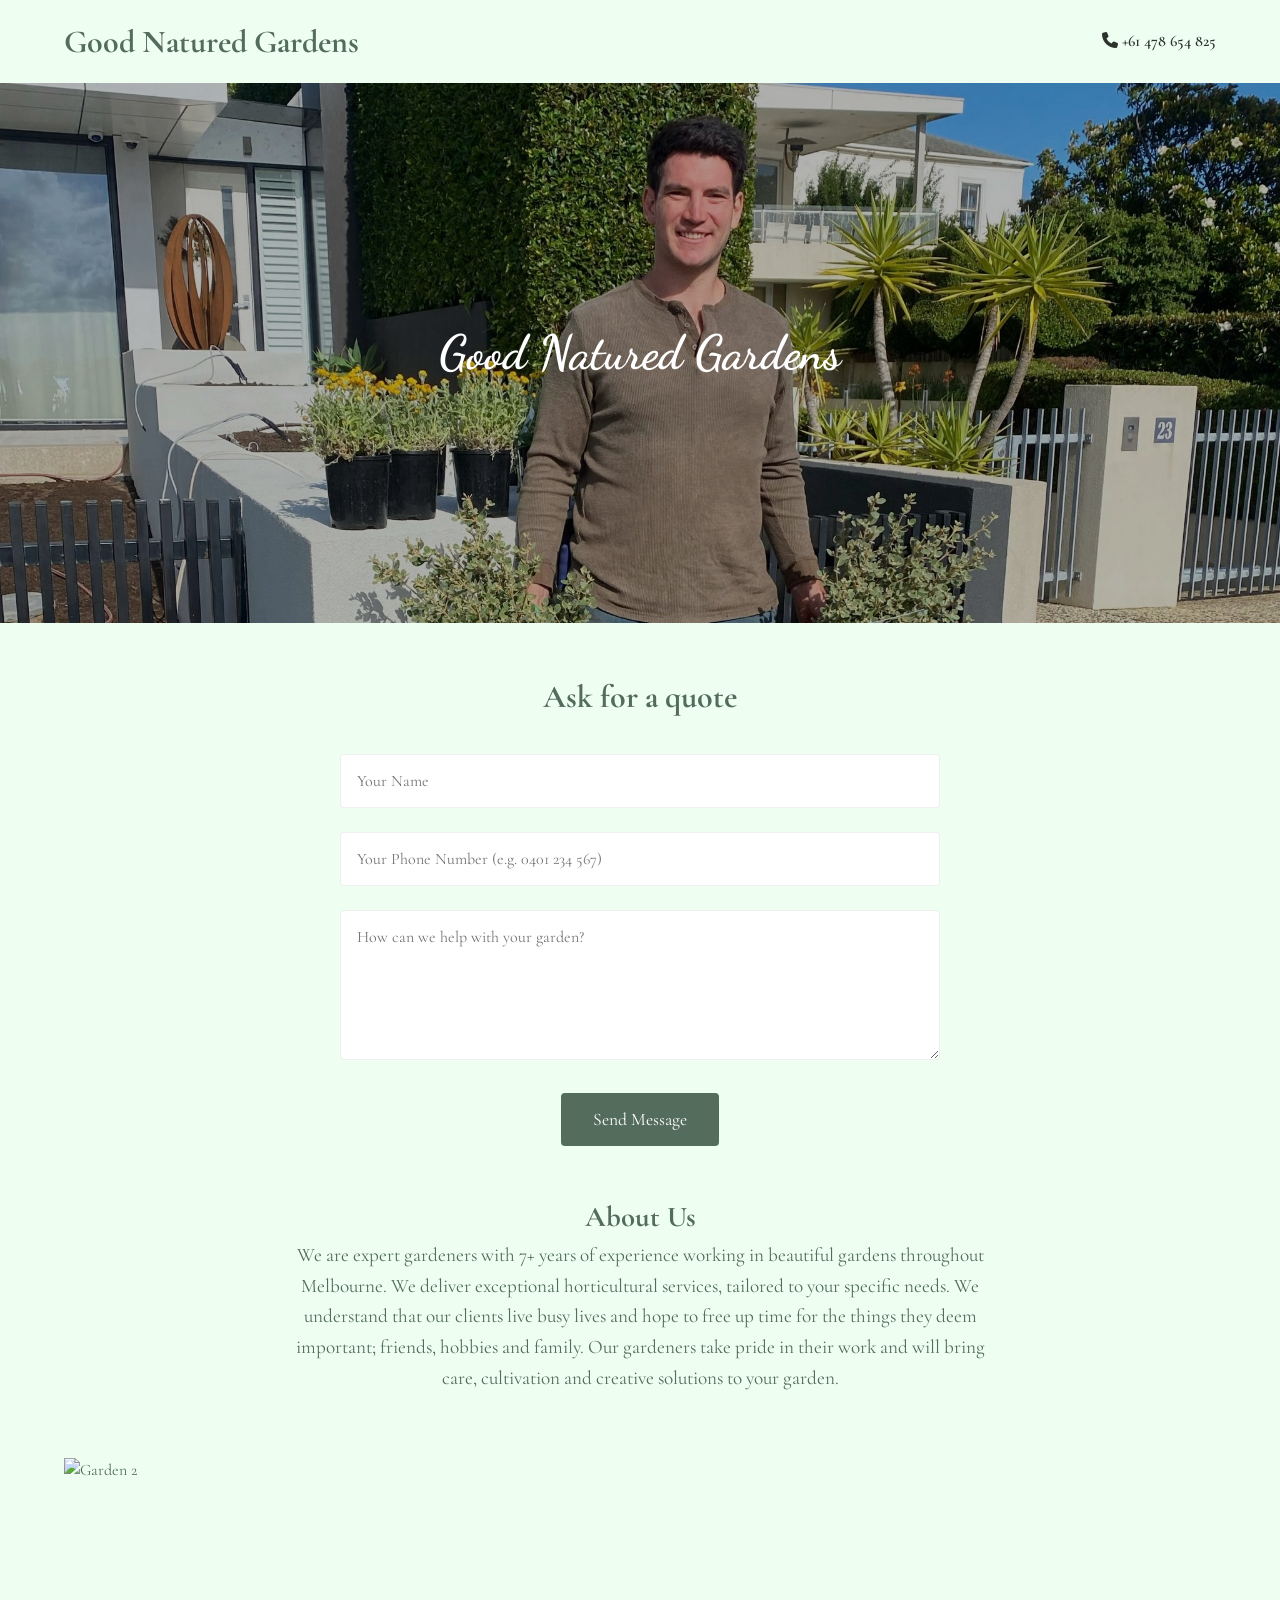
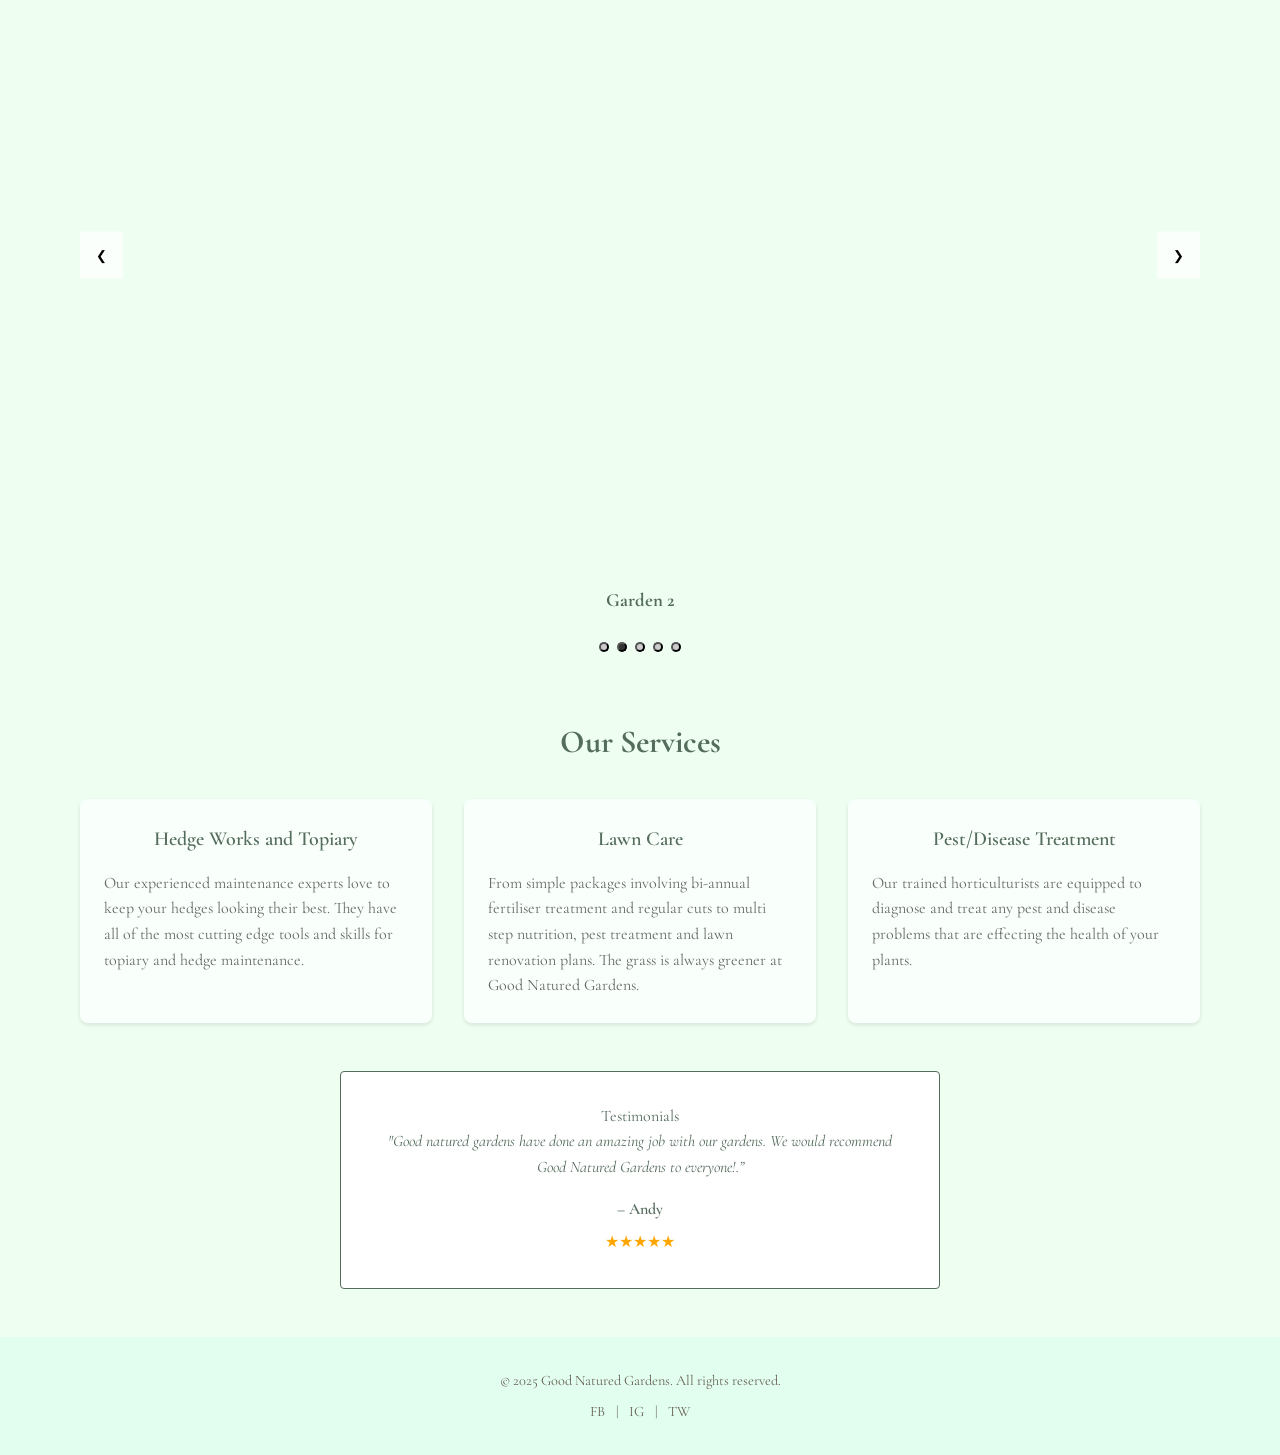
==== index.html @ c8facd6a "Add favicon" ====
<!DOCTYPE html>
<html lang="en">
<head>
  <meta charset="UTF-8" />
  <meta name="viewport" content="width=device-width, initial-scale=1.0"/>
  <title>Good Natured Gardens</title>

  <!-- Favicon -->
  <link rel="apple-touch-icon" sizes="180x180" href="favicon_io/apple-touch-icon.png">
  <link rel="icon" type="image/png" sizes="32x32" href="favicon_io/favicon-32x32.png">
  <link rel="icon" type="image/png" sizes="16x16" href="favicon_io/favicon-16x16.png">
  <link rel="manifest" href="favicon_io/site.webmanifest">


  <!-- Google Fonts (Example: Cormorant Garamond for headings, Dancing Script for the tagline) -->
  <link rel="preconnect" href="https://fonts.gstatic.com" crossorigin>
  <link href="https://fonts.googleapis.com/css2?family=Cormorant+Garamond:wght@400;600;700&family=Dancing+Script:wght@400;700&display=swap" rel="stylesheet">
  <link rel="stylesheet" href="https://cdnjs.cloudflare.com/ajax/libs/font-awesome/6.4.0/css/all.min.css">

  <!-- Link to external CSS -->
  <link rel="stylesheet" href="styles.css" />
</head>
<body>
  <script src="carousel.js"></script>

  <!-- HEADER / NAVIGATION -->
  <header class="main-header">
    <div class="container header-content">
      <div class="logo">
        <h1>Good Natured Gardens</h1>
      </div>
      <nav class="main-nav">
        <ul>
          <li><a href="tel:+61478654825"><i class="fas fa-phone"></i> +61 478 654 825</a></li>
        </ul>
      </nav>
    </div>
  </header>

  <!-- HERO SECTION -->
  <section class="hero">
    <div class="hero-overlay"></div>
    <div class="container hero-content">
      <h2 class="tagline">Good Natured Gardens</h2>
    </div>
  </section>

<!-- CONTACT US SECTION -->
<section class="contact-section container">
  <h2>Ask for a quote</h2>
  <div id="contact-form-container">
    <form action="https://docs.google.com/forms/d/e/1FAIpQLSc6qksYbmaIzJcr574QkS426S36W2Coo91_y5abOUYMjcpj-A/formResponse" method="POST" target="_blank" class="contact-form" id="contactForm">
      <div class="form-group">
        <input type="text" name="entry.481188489" id="name" placeholder="Your Name" required>
      </div>
      <div class="form-group">
        <input type="tel" name="entry.1764351878" id="phone" placeholder="Your Phone Number (e.g. 0401 234 567)"
               pattern="^(?:\+?61|0)[2-478](?:[ -]?[0-9]){8}$"
               title="Please enter a valid Australian phone number" required>
      </div>
      <div class="form-group">
        <textarea name="entry.671969665" id="message" placeholder="How can we help with your garden?" required></textarea>
      </div>
      <button type="submit" class="submit-btn" id="submitBtn">
        <span>Send Message</span>
        <span class="spinner hidden"></span>
      </button>
    </form>
  </div>
  <div id="thank-you-message" class="hidden">
    <h3>Thank You!</h3>
    <p>We've received your message and will get back to you soon.</p>
  </div>
</section>
  <!-- INTRO TEXT SECTION -->
  <section class="intro-text container">
    <h2>About Us</h2>
    <p>
      We are expert gardeners with 7+ years of experience working in beautiful gardens throughout Melbourne.
      We deliver exceptional horticultural services, tailored to your specific needs. We understand that our clients 
      live busy lives and hope to free up time for the things they deem important; friends, hobbies and family. 
      Our gardeners take pride in their work and will bring care, cultivation and creative solutions to your garden.
    </p>
  </section>

  <!-- CAROUSEL SECTION -->
  <section class="carousel-section container">
    <div class="carousel">
      <div class="carousel-container">
        <button class="carousel-button prev" aria-label="Previous slide">❮</button>
        <button class="carousel-button next" aria-label="Next slide">❯</button>
        
        <div class="carousel-track">
          <div class="carousel-slide">
            <img src="assets/chris-garden-1.JPG" alt="Garden 1">
            <h3>Garden 1</h3>
          </div>
          <div class="carousel-slide">
            <img src="assets/chris-garden-2.JPG" alt="Garden 2">
            <h3>Garden 2</h3>
          </div>
          <div class="carousel-slide">
            <img src="assets/chris-garden-3.JPG" alt="Garden 3">
            <h3>Garden 3</h3>
          </div>
          <div class="carousel-slide">
            <img src="assets/chris-garden-4.JPG" alt="Garden 3">
            <h3>Garden 4</h3>
          </div>
          <div class="carousel-slide">
            <img src="assets/Mckinnon Landscape project.02.jpg" alt="Garden 3">
            <h3>Hawthorn Maintenance garden</h3>
          </div>
          <!-- Add more slides as needed based on your assets folder -->
        </div>
        
        <div class="carousel-dots"></div>
      </div>
    </div>
  </section>

    <!-- SERVICES SECTION -->
    <section class="services-section container">
      <h2>Our Services</h2>
      <div class="services-grid">
        <div class="service-item">
          <h4>Hedge Works and Topiary</h4>
          <p>Our experienced maintenance experts love to keep your hedges looking their best. 
            They have all of the most cutting edge tools and skills for topiary and hedge maintenance.</p>
        </div>
        <div class="service-item">
          <h4>Lawn Care</h4>
          <p>From simple packages involving bi-annual fertiliser treatment and regular cuts to multi step nutrition, 
            pest treatment and lawn renovation plans. The grass is always greener at Good Natured Gardens.</p>
        </div>
        <div class="service-item">
          <h4>Pest/Disease Treatment</h4>
          <p>Our trained horticulturists are equipped to diagnose and treat any pest and disease problems that are effecting the health of your plants.</p>
        </div>
      </div>
    </section>

  <!-- TESTIMONIAL SECTION -->
  <section class="testimonial-section container">
    <div class="testimonial-card">
      <p>Testimonials</p>
      <blockquote>
        "Good natured gardens have done an amazing job with our gardens. We would recommend Good Natured Gardens to everyone!.”
      </blockquote>
      <div class="testimonial-author">– Andy</div>
      <div class="testimonial-rating">
        ★★★★★
      </div>
    </div>
  </section>  
  <!-- FOOTER -->
  <footer class="main-footer">
    <div class="container footer-content">
      <p>© 2025 Good Natured Gardens. All rights reserved.</p>
      <div class="social-links">
        <!-- Placeholder for social icons/links -->
        <a href="#">FB</a> | <a href="#">IG</a> | <a href="#">TW</a>
      </div>
    </div>
  </footer>

</body>
<script>
  document.addEventListener("DOMContentLoaded", function() {
    const contactForm = document.getElementById("contactForm");
    const thankYouMessage = document.getElementById("thank-you-message");
    const formContainer = document.getElementById("contact-form-container");
    const submitBtn = document.getElementById("submitBtn");
    const spinner = submitBtn.querySelector(".spinner");
    const phoneInput = document.getElementById("phone");

    // Phone number validation
    phoneInput.addEventListener("input", function(e) {
      const phoneNumber = e.target.value.replace(/\s+/g, "");

      // Basic Australian phone number validation
      const isValid = /^(?:\+?61|0)[2-478](?:[0-9]){8}$/.test(phoneNumber.replace(/-/g, ""));

      if (isValid || phoneNumber === "") {
        phoneInput.setCustomValidity("");
      } else {
        phoneInput.setCustomValidity("Please enter a valid Australian phone number");
      }
    });

    contactForm.addEventListener("submit", function(e) {
      e.preventDefault(); // Prevent the default form submission

      // Show loading spinner
      submitBtn.disabled = true;
      spinner.classList.remove("hidden");

      // Get form data
      const formData = new FormData(contactForm);

      // Submit form data using fetch API
      fetch(contactForm.action, {
        method: "POST",
        body: formData,
        mode: "no-cors" // Required for Google Forms
      })
      .then(() => {
        // Hide form and show thank you message
        formContainer.style.display = "none";
        thankYouMessage.classList.remove("hidden");

        // Reset form for future use
        contactForm.reset();
      })
      .catch(error => {
        console.error("Error submitting form:", error);
        alert("There was an error submitting your message. Please try again later.");
      })
      .finally(() => {
        // Hide spinner
        submitBtn.disabled = false;
        spinner.classList.add("hidden");
      });
    });
  });
</script>
</html>
---- styles.css ----
:root {
  --primary: #546c5c;
  --background: #eefff2;
  --background-light: #f9fffa;
  --white: #fff;
}

/* ---------------------------
   BASIC RESET & GLOBAL STYLES
---------------------------- */
* {
  margin: 0;
  padding: 0;
  box-sizing: border-box;
}

html, body {
  font-family: 'Cormorant Garamond', serif;
  background-color: var(--background); /* Light off-white background */
  color: var(--primary); /* Dark gray/brown for text */
  line-height: 1.6;
}

img {
  max-width: 100%;
  display: block;
}

/* Container utility */
.container {
  width: 90%;
  max-width: 1200px;
  margin: 0 auto;
}

/* ---------------------------
   HEADER / NAVIGATION
---------------------------- */
.main-header {
  background-color: var(--background);
  padding: 1rem 0;
}

.header-content {
  display: flex;
  justify-content: space-between;
  align-items: center;
}

.logo h1 {
  font-size: 2rem;
  font-weight: 700;
}

.main-nav ul {
  list-style: none;
  display: flex;
  gap: 1.5rem;
}

.main-nav a {
  text-decoration: none;
  color: #2C332E;
  font-weight: 600;
  transition: color 0.3s;
}

.main-nav a:hover {
  color: #8A8166; /* Slight hover color */
}

.hero {
  position: relative;
  height: 60vh;
  background: url("assets/main.jpeg") top/cover no-repeat;
  display: flex;
  align-items: center;
  justify-content: center;
  margin-bottom: 2rem;
}

.hero-overlay {
  position: absolute;
  top: 0; left: 0;
  width: 100%; height: 100%;
  background-color: rgba(0, 0, 0, 0.3);
}

.hero-content {
  position: relative;
  text-align: center;
  color: var(--white);
}

.tagline {
  font-family: 'Dancing Script', cursive;
  font-size: 3rem;
  font-weight: 700;
}

/* ---------------------------
   STATS SECTION
---------------------------- */
.stats-section {
  margin: 2rem auto;
  text-align: center;
}

.stats-section h2 {
  font-size: 2rem;
  margin-bottom: 2rem;
}

.stats-grid {
  display: flex;
  justify-content: space-around;
  text-align: center;
}

.stat-item h3 {
  font-size: 2rem;
  margin-bottom: 0.25rem;
}

.stat-item p {
  font-size: 1rem;
  color: var(--primary);
}


/* ---------------------------
   CAROUSEL SECTION
   ------------------------- */

   .carousel-section {
    padding: 2rem 0;
  }
  
  .carousel {
    position: relative;
    overflow: hidden;
    max-width: 1200px; /* Or your desired maximum width */
    margin: 0 auto;
}

.carousel-container {
  position: relative;
  width: 100%;
  max-height: 800px;
  aspect-ratio: 3/2;
}
  
.carousel-track {
  display: flex;
  transition: transform 0.5s ease-in-out;
  height: 100%;
}
.carousel-slide {
  flex: 0 0 100%;
  height: 100%;
  display: flex;
  flex-direction: column;
}

.carousel-slide img {
  width: 100%;
  height: calc(100% - 3rem); /* Subtract space for the heading */
  object-fit: cover;
}

.carousel-slide h3 {
  margin-top: 0.5rem;
  font-family: 'Cormorant Garamond', serif;
  min-height: 2.5rem; /* Reserved space for the heading */
  text-align: center;
}
  .carousel-button {
    position: absolute;
    top: 50%;
    transform: translateY(-50%);
    background: rgba(255, 255, 255, 0.7);
    border: none;
    padding: 1rem;
    cursor: pointer;
    z-index: 10;
  }
  
  .carousel-button.prev {
    left: 1rem;
  }
  
  .carousel-button.next {
    right: 1rem;
  }
  
  .carousel-dots {
    display: flex;
    justify-content: center;
    gap: 0.5rem;
    margin-top: 1rem;
  }
  
  .dot {
    width: 10px;
    height: 10px;
    border-radius: 50%;
    background: #ccc;
    cursor: pointer;
  }
  
  .dot.active {
    background: #333;
  }
  

/* ---------------------------
   INTRO TEXT
---------------------------- */
.intro-text {
  margin: 2rem auto;
  font-size: 1.2rem;
  max-width: 700px;
  text-align: center;
}

/* ---------------------------
   SERVICES SECTION
---------------------------- */
.services-section {
  margin: 2rem auto;
  padding: 0 1rem;
}

.services-section h2 {
  text-align: center;
  font-size: 2rem;
  margin-bottom: 1rem;
}

.services-grid {
  display: flex;
  flex-wrap: wrap;
  justify-content: center;
  gap: 2rem;
  margin-top: 2rem;
}

.service-item {
  flex: 1 1 300px;
  max-width: 400px;
  background: var(--background-light);
  padding: 1.5rem;
  border-radius: 8px;
  box-shadow: 0 2px 4px rgba(0,0,0,0.1);
}

.service-item h4 {
  margin-top: 0;
  margin-bottom: 1rem;
  font-weight: 600;
  font-size: 1.25rem;
  text-align: center;
  color: var(--primary);
}

.service-item p {
  line-height: 1.6;
  color: #666;
}

@media (max-width: 768px) {
  .services-grid {
    gap: 1.5rem;
  }
  
  .service-item {
    padding: 1rem;
  }
}.contact-section {
  padding: 1rem 0;
  text-align: center;
}

.contact-section h2 {
  font-family: 'Cormorant Garamond', serif;
  font-size: 2rem;
  margin-bottom: 2rem;
}

.contact-form {
  max-width: 600px;
  margin: 0 auto;
}

.form-group {
  margin-bottom: 1.5rem;
}

.contact-form input,
.contact-form textarea {
  width: 100%;
  padding: 1rem;
  border: 1px solid rgba(84, 108, 92, 0.1);
  /*border: none;*/
  border-radius: 4px;
  font-family: inherit;
  font-size: 1rem;
}

.contact-form textarea {
  min-height: 150px;
  resize: vertical;
}

.submit-btn {
  background-color: var(--primary);
  color: white;
  padding: 1rem 2rem;
  border: none;
  border-radius: 4px;
  font-family: 'Cormorant Garamond', serif;
  font-size: 1.1rem;
  cursor: pointer;
  transition: background-color 0.3s ease;
}

.submit-btn:hover {
  background-color: #444;
}


/* ---------------------------
   TESTIMONIAL SECTION
---------------------------- */
.testimonial-section {
  margin: 3rem auto;
  display: flex;
  justify-content: center;
}

.testimonial-card {
  background-color: #fff;
  border: 1px solid var(--primary);
  padding: 2rem;
  max-width: 600px;
  text-align: center;
  border-radius: 4px;
}

.testimonial-img {
  border-radius: 50%;
  margin-bottom: 1rem;
}

.testimonial-card blockquote {
  font-style: italic;
  margin-bottom: 1rem;
}

.testimonial-author {
  font-weight: 600;
  margin-bottom: 0.5rem;
}

.testimonial-rating {
  color: #FFA500; /* Star color (orange/gold) */
}

/* ---------------------------
   FAQ SECTION
---------------------------- */
.faq-section {
  margin: 3rem auto;
  text-align: center;
}

.faq-section h2 {
  font-size: 2rem;
  margin-bottom: 1rem;
}

.faq-section p {
  margin: 0.5rem auto;
}

/* ---------------------------
   FOUNDER SECTION
---------------------------- */
.founder-section {
  margin: 3rem auto;
  text-align: center;
}

.founder-section h3 {
  font-size: 1.75rem;
  margin-bottom: 1rem;
}

/* ---------------------------
   FOOTER
---------------------------- */
.main-footer {
  background-color: #E2FEEF;
  padding: 2rem 0;
  margin-top: 3rem;
}

.footer-content {
  display: flex;
  flex-direction: column;
  align-items: center;
  gap: 0.5rem;
  font-size: 0.9rem;
  color: #686256;
}

.social-links a {
  color: #686256;
  margin: 0 0.5rem;
  text-decoration: none;
}

.social-links a:hover {
  color: #8A8166;
}


/* Form submission styles */
.hidden {
  display: none !important;
}

.spinner {
  display: inline-block;
  width: 20px;
  height: 20px;
  border: 3px solid rgba(255,255,255,0.3);
  border-radius: 50%;
  border-top-color: #fff;
  animation: spin 1s ease-in-out infinite;
  margin-left: 10px;
  vertical-align: middle;
}

@keyframes spin {
  to { transform: rotate(360deg); }
}

#thank-you-message {
  text-align: center;
  padding: 30px;
}

.submit-btn:disabled {
  opacity: 0.7;
  cursor: not-allowed;
}
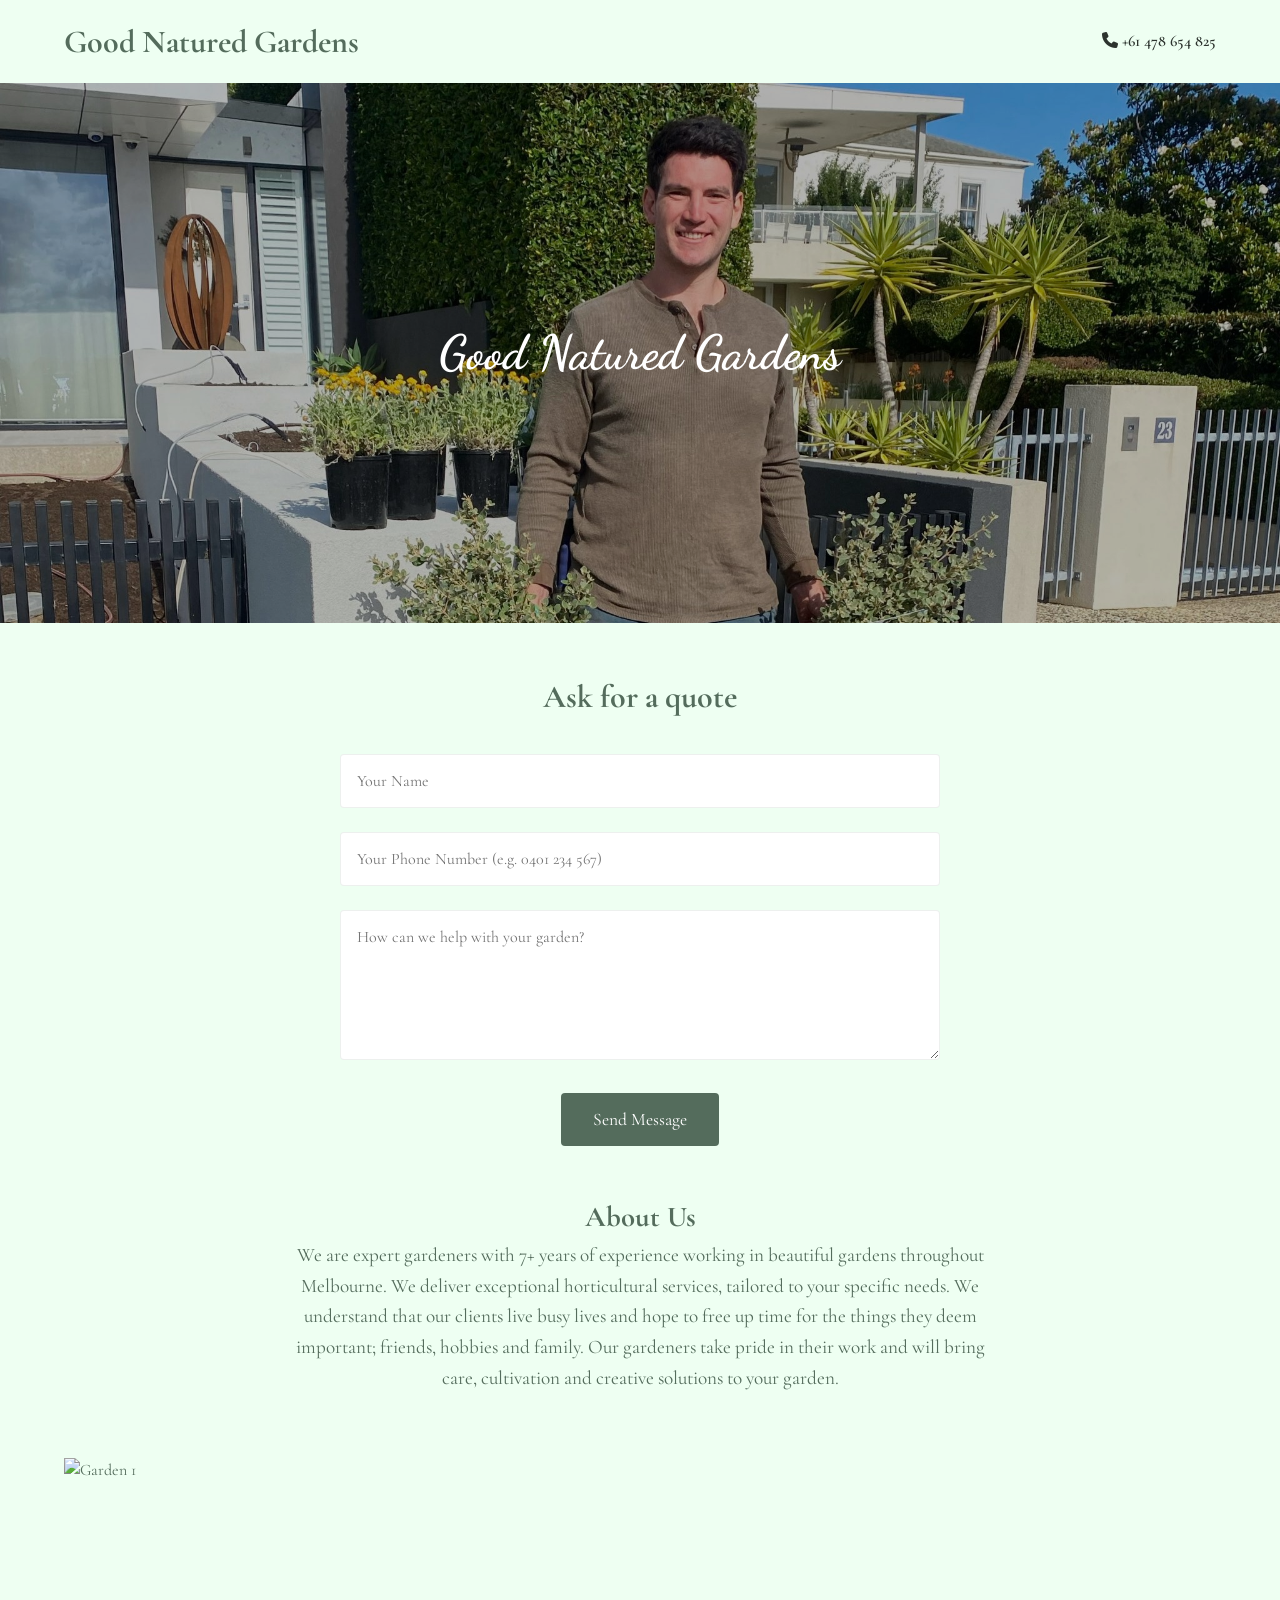
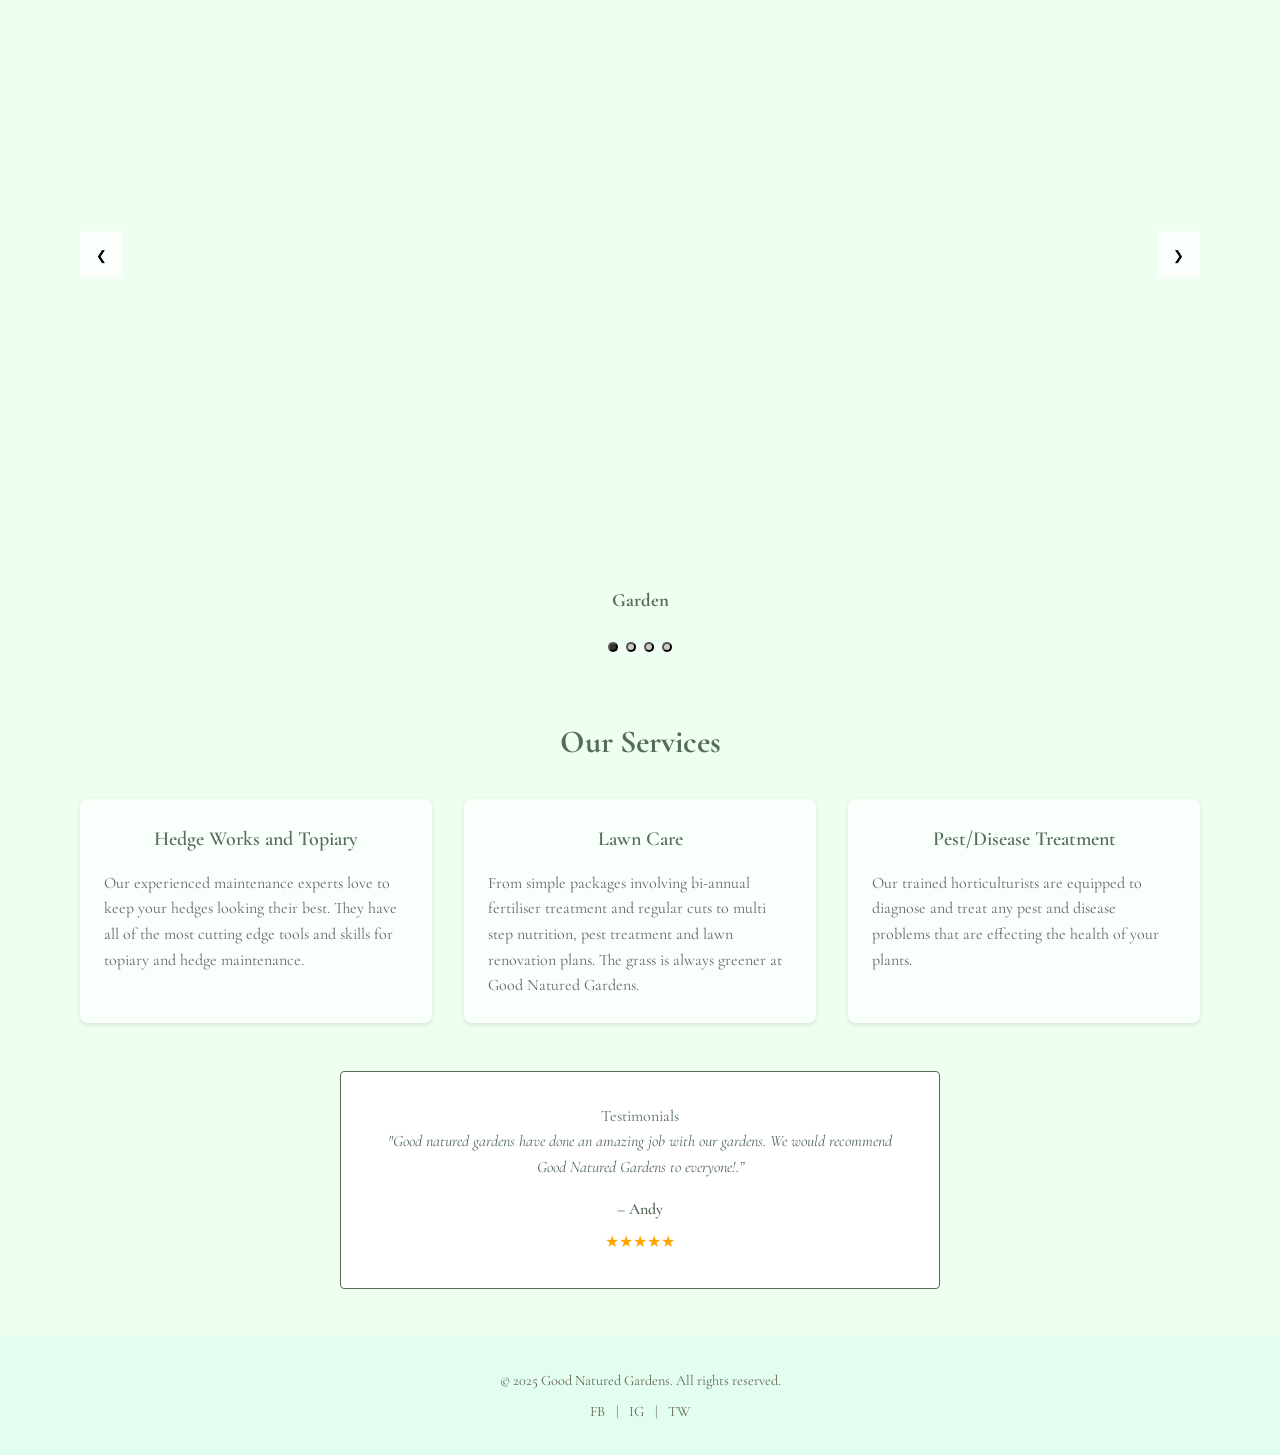
==== commit d2000294: "Update images" ====
--- a/index.html
+++ b/index.html
@@ -93,23 +93,19 @@
         <div class="carousel-track">
           <div class="carousel-slide">
             <img src="assets/chris-garden-1.JPG" alt="Garden 1">
-            <h3>Garden 1</h3>
+            <h3>Garden</h3>
           </div>
           <div class="carousel-slide">
             <img src="assets/chris-garden-2.JPG" alt="Garden 2">
-            <h3>Garden 2</h3>
+            <h3>Garden</h3>
           </div>
           <div class="carousel-slide">
             <img src="assets/chris-garden-3.JPG" alt="Garden 3">
-            <h3>Garden 3</h3>
+            <h3>Garden</h3>
           </div>
           <div class="carousel-slide">
             <img src="assets/chris-garden-4.JPG" alt="Garden 3">
-            <h3>Garden 4</h3>
-          </div>
-          <div class="carousel-slide">
-            <img src="assets/Mckinnon Landscape project.02.jpg" alt="Garden 3">
-            <h3>Hawthorn Maintenance garden</h3>
+            <h3>Garden</h3>
           </div>
           <!-- Add more slides as needed based on your assets folder -->
         </div>
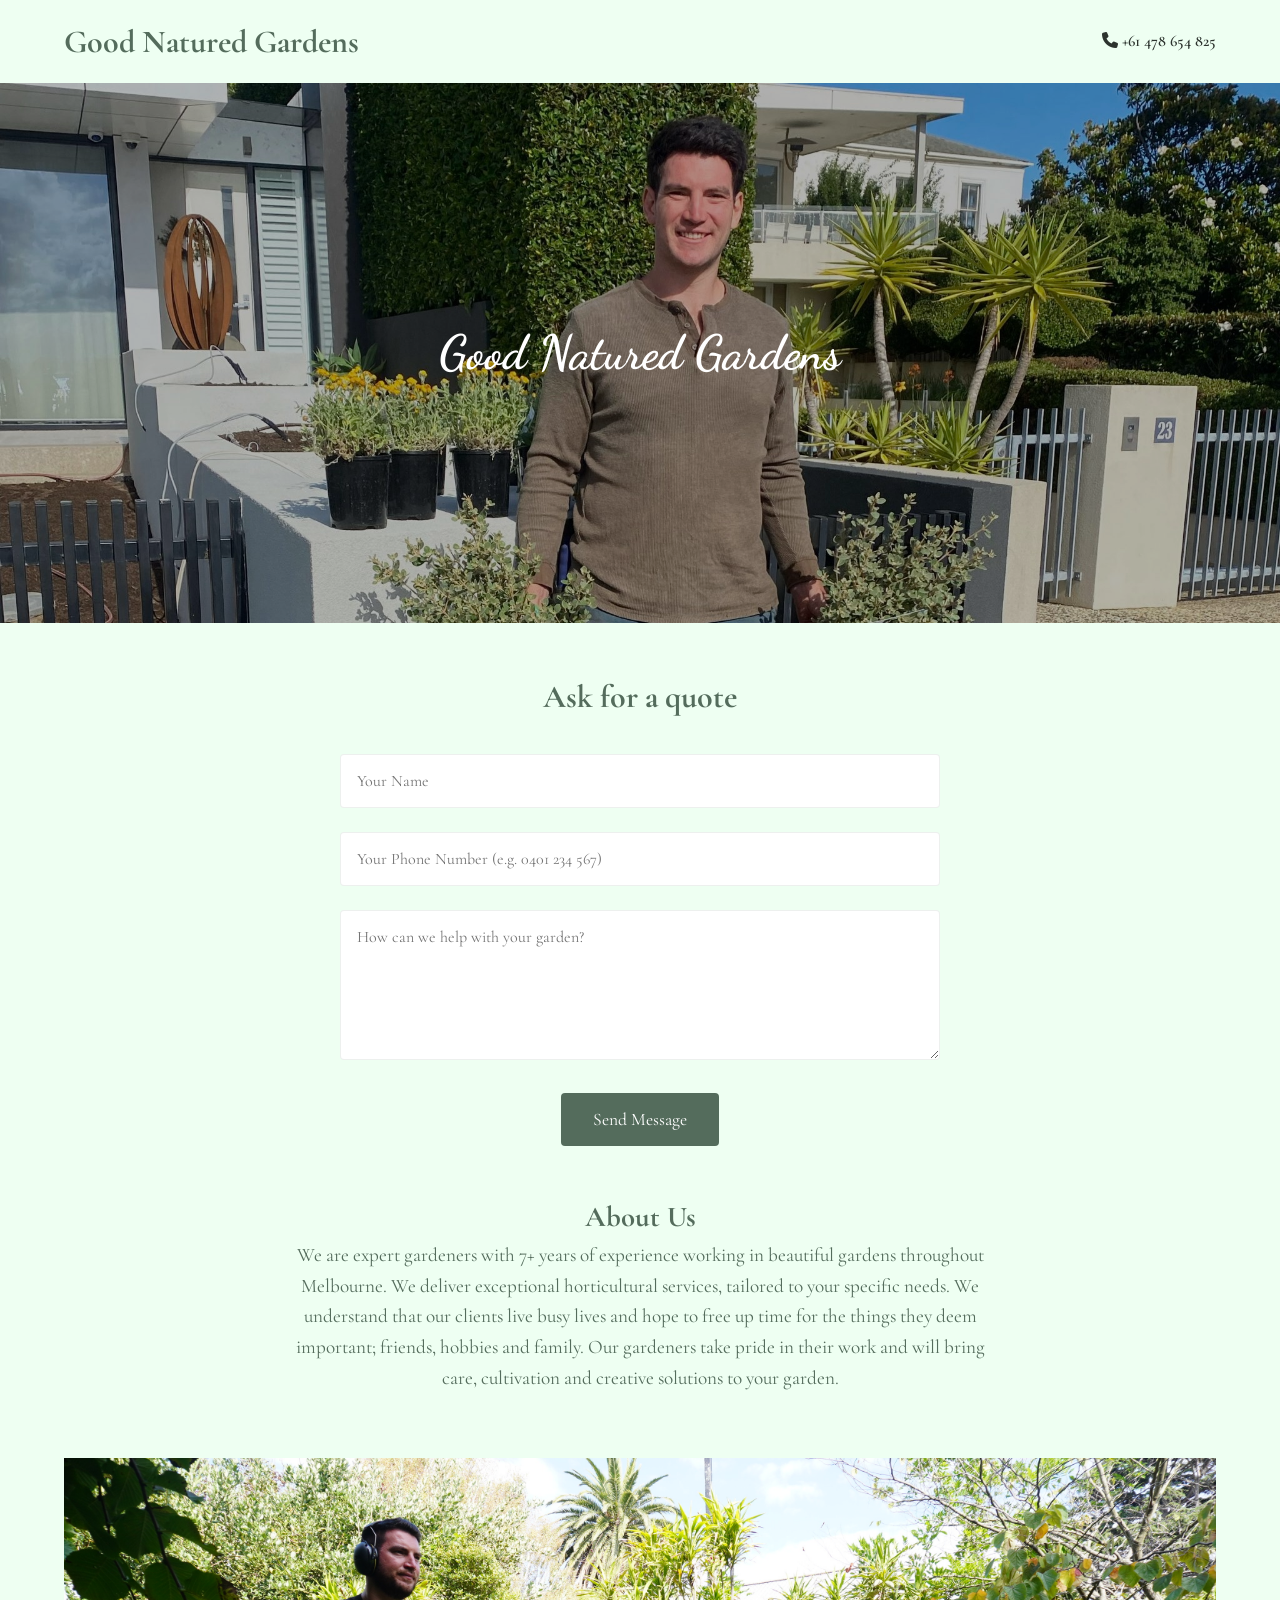
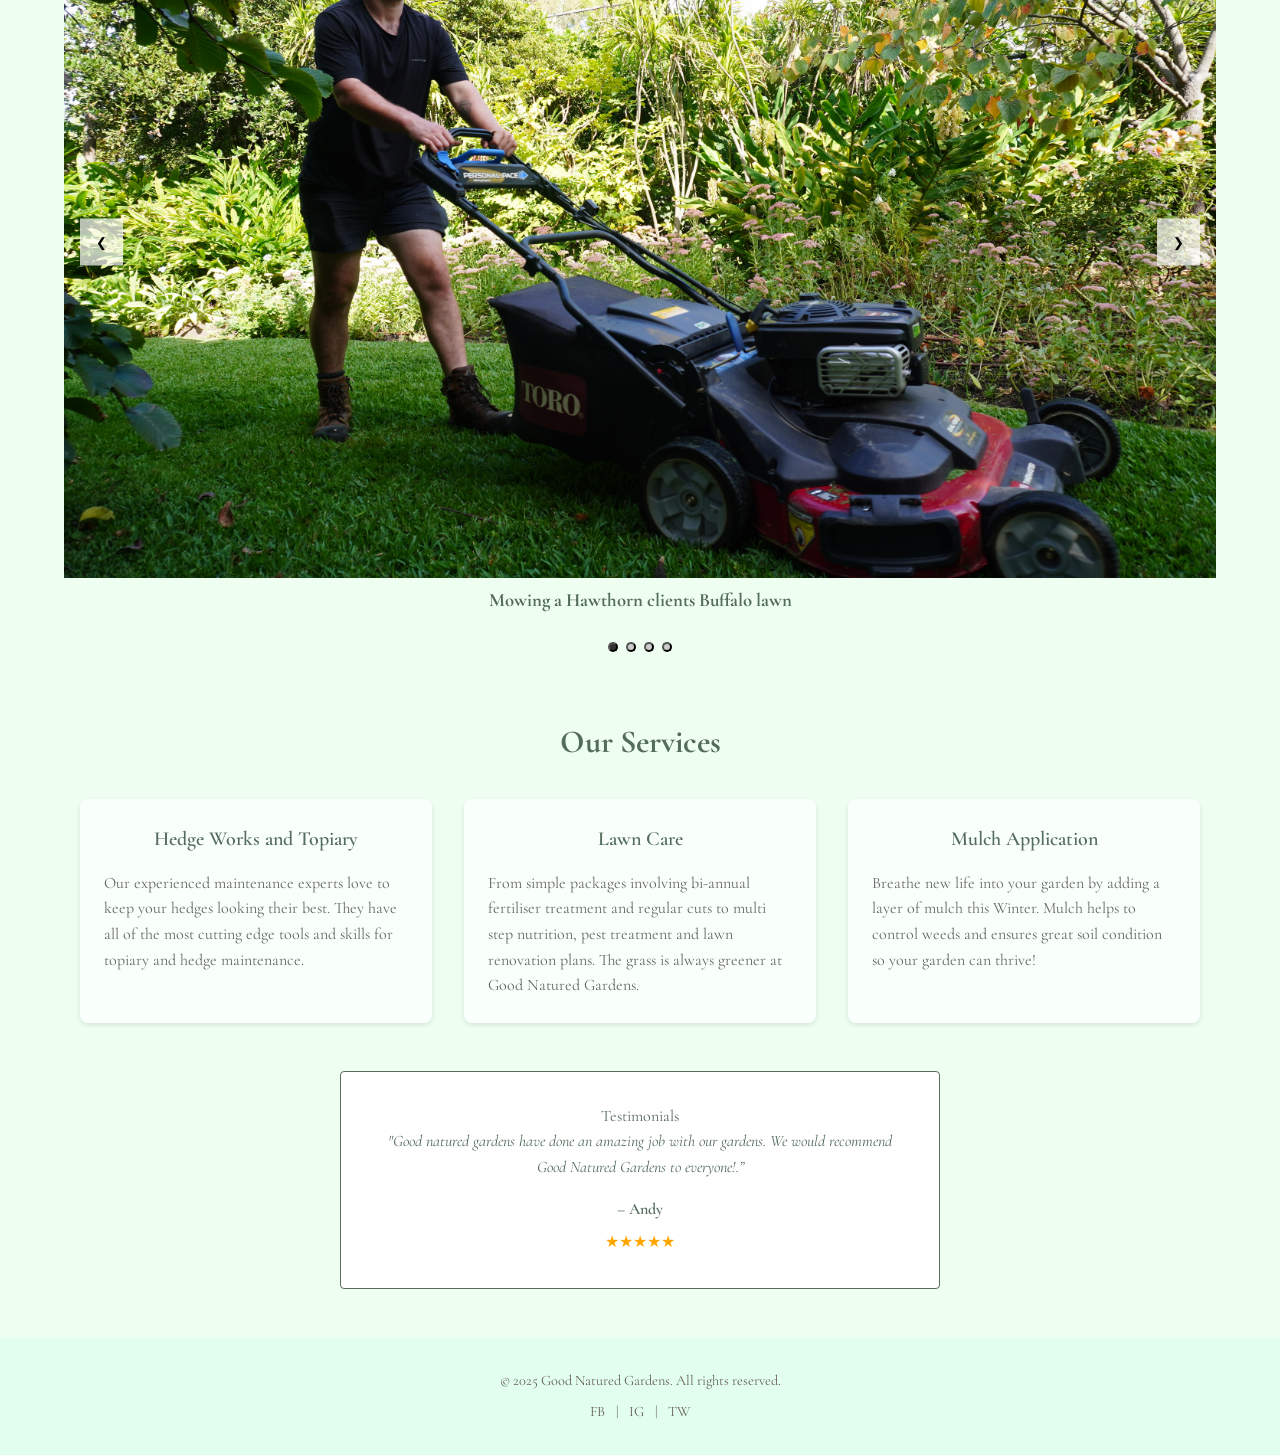
==== commit c64cb952: "Update text & images" ====
--- a/index.html
+++ b/index.html
@@ -92,20 +92,21 @@
         
         <div class="carousel-track">
           <div class="carousel-slide">
-            <img src="assets/chris-garden-1.JPG" alt="Garden 1">
-            <h3>Garden</h3>
-          </div>
-          <div class="carousel-slide">
-            <img src="assets/chris-garden-2.JPG" alt="Garden 2">
-            <h3>Garden</h3>
-          </div>
-          <div class="carousel-slide">
-            <img src="assets/chris-garden-3.JPG" alt="Garden 3">
-            <h3>Garden</h3>
-          </div>
-          <div class="carousel-slide">
-            <img src="assets/chris-garden-4.JPG" alt="Garden 3">
-            <h3>Garden</h3>
+            <img src="assets/mowing.JPG" alt="Garden 1">
+            <h3>Mowing a Hawthorn clients Buffalo lawn</h3>
+          </div>
+          <div class="carousel-slide">
+            <img src="assets/hedging-2.JPG" alt="Garden 3">
+            <h3>Hedge works in Eltham</h3>
+          </div>
+          <div class="carousel-slide">
+            <img src="assets/secateurs.png" alt="Garden 2">
+            <h3>Detailing work with  secateurs in Eltham</h3>
+          </div>
+          <div class="carousel-slide">
+            <img src="assets/hedging-1.JPG" alt="Garden 3">
+            <h3>Hedge works in Williamstown</h3>
+          </div>
           </div>
           <!-- Add more slides as needed based on your assets folder -->
         </div>
@@ -130,8 +131,8 @@
             pest treatment and lawn renovation plans. The grass is always greener at Good Natured Gardens.</p>
         </div>
         <div class="service-item">
-          <h4>Pest/Disease Treatment</h4>
-          <p>Our trained horticulturists are equipped to diagnose and treat any pest and disease problems that are effecting the health of your plants.</p>
+          <h4>Mulch Application</h4>
+          <p>Breathe new life into your garden by adding a layer of mulch this Winter. Mulch helps to control weeds and ensures great soil condition so your garden can thrive!</p>
         </div>
       </div>
     </section>
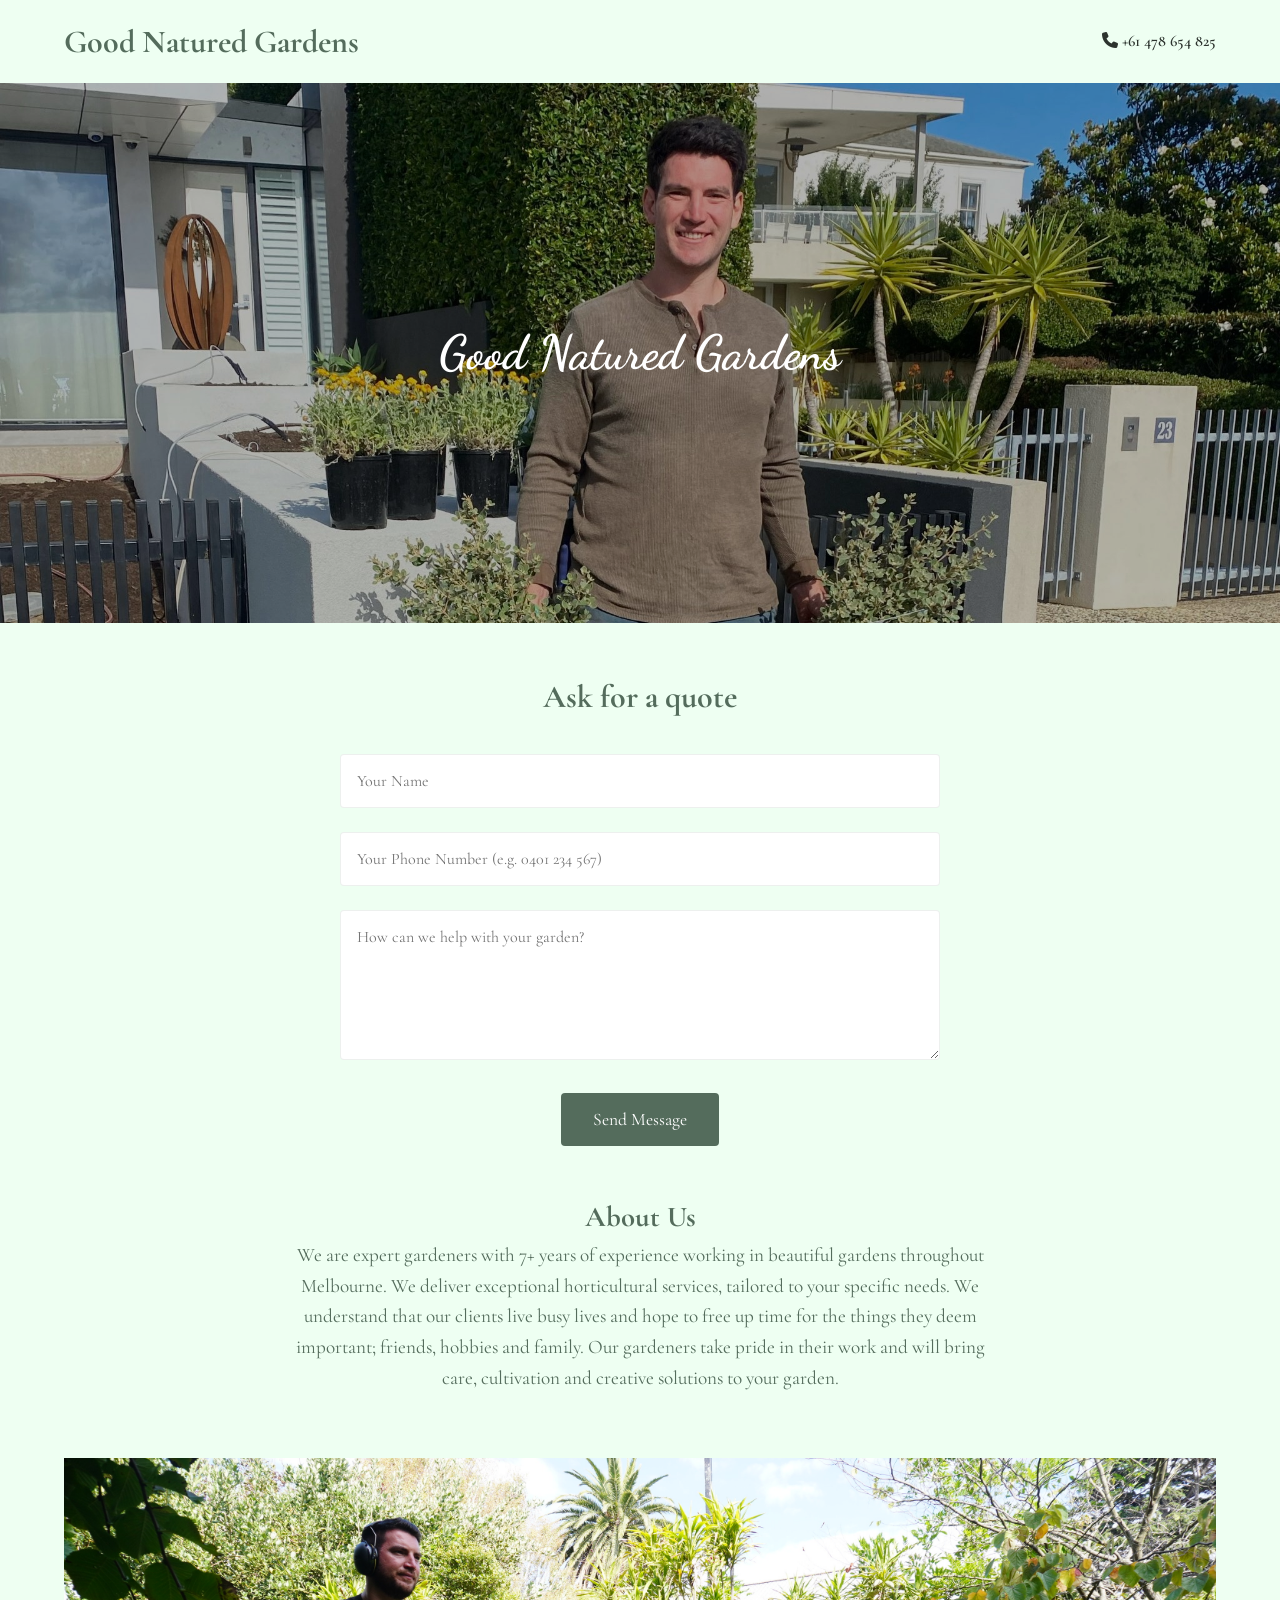
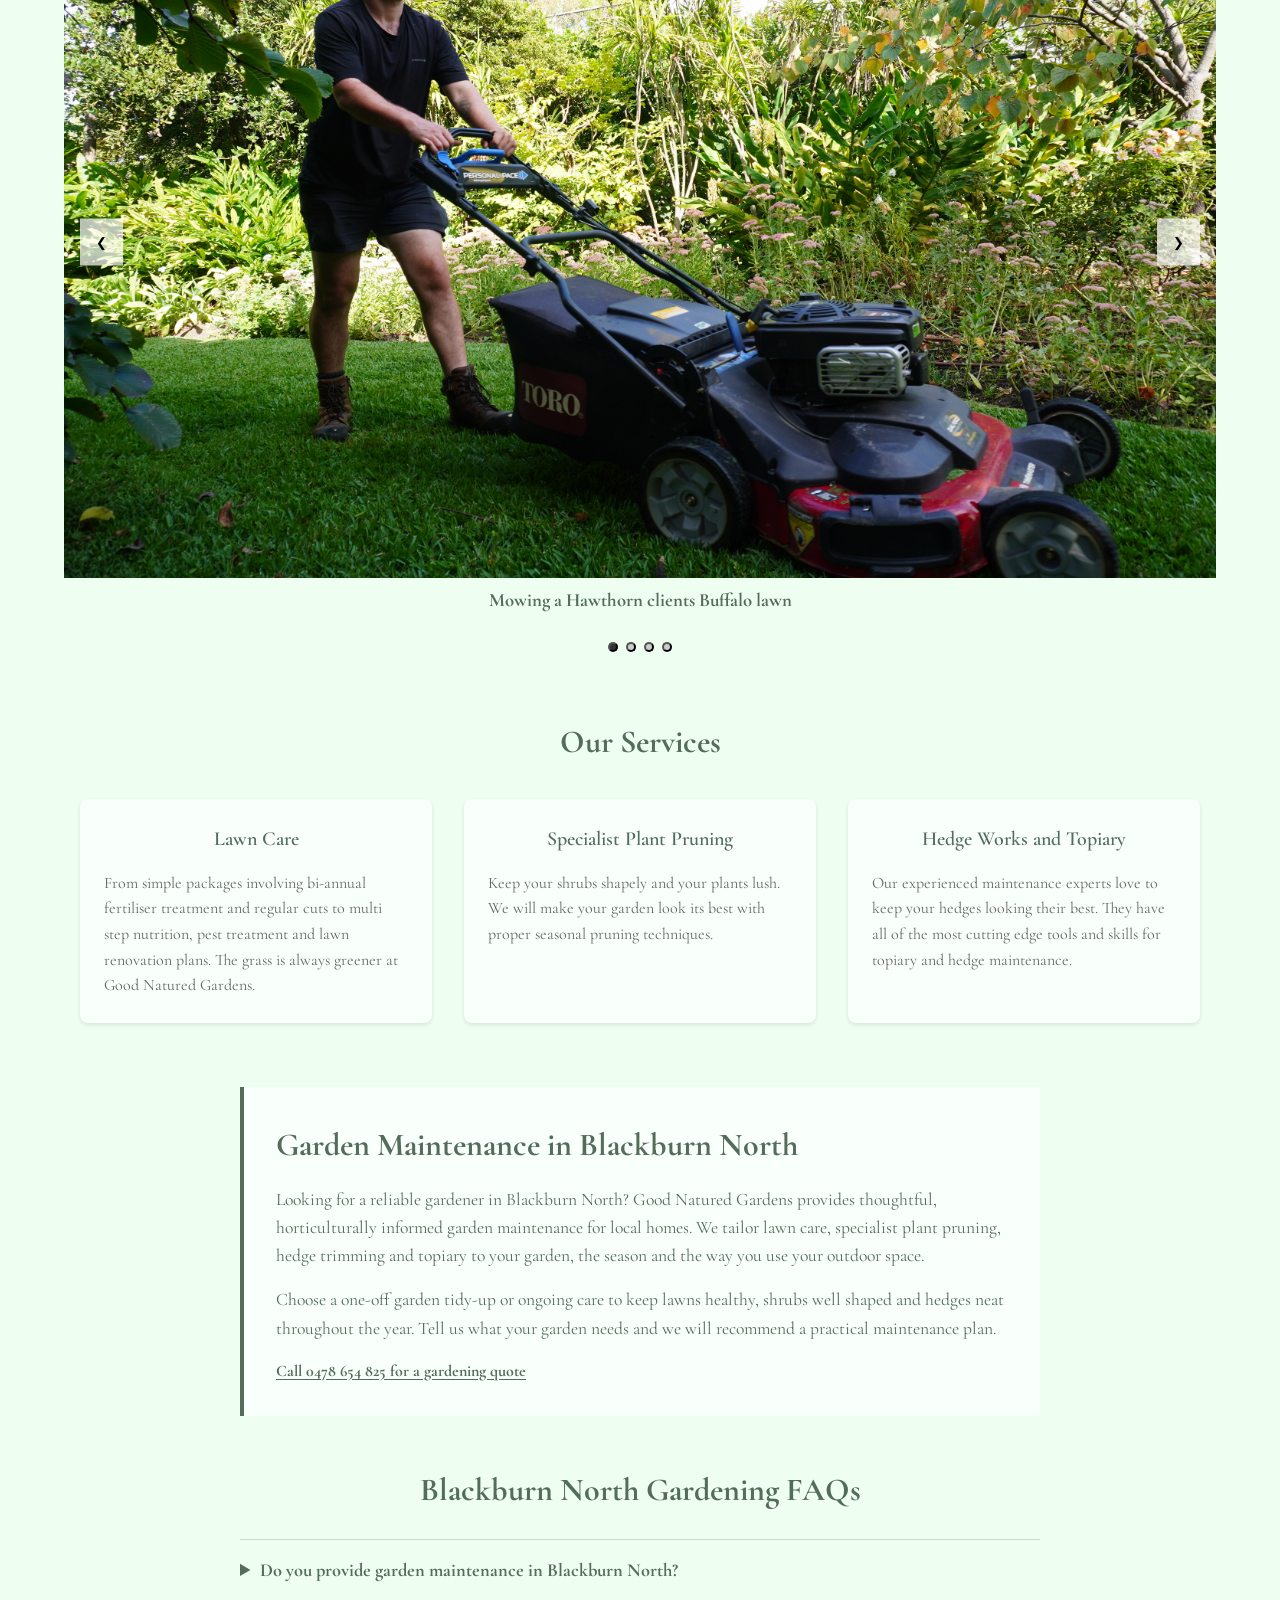
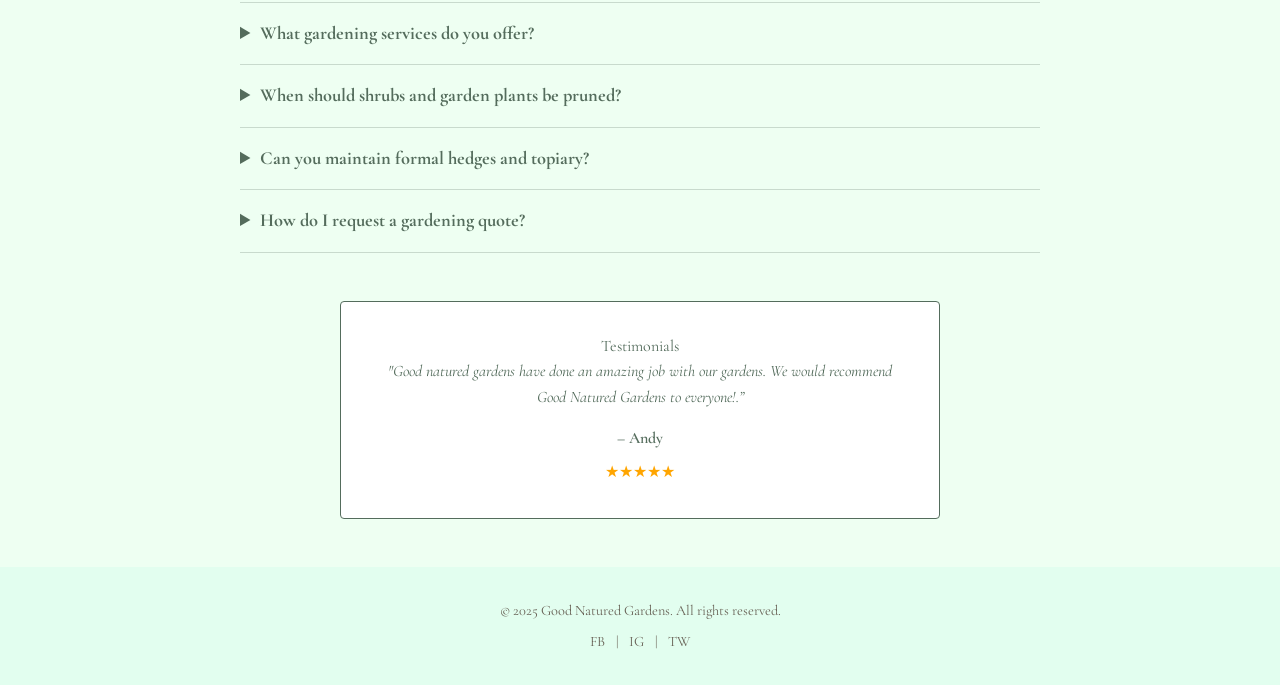
==== commit 23f988ae: "Update services and Blackburn North SEO content" ====
--- a/index.html
+++ b/index.html
@@ -3,7 +3,14 @@
 <head>
   <meta charset="UTF-8" />
   <meta name="viewport" content="width=device-width, initial-scale=1.0"/>
-  <title>Good Natured Gardens</title>
+  <title>Gardener Blackburn North | Good Natured Gardens</title>
+  <meta name="description" content="Garden maintenance in Blackburn North, including lawn care, specialist plant pruning, hedge trimming and topiary. Ask Good Natured Gardens for a quote.">
+  <link rel="canonical" href="https://www.goodnaturedgardens.com.au/">
+  <meta property="og:type" content="website">
+  <meta property="og:title" content="Gardener Blackburn North | Good Natured Gardens">
+  <meta property="og:description" content="Thoughtful garden maintenance, lawn care, specialist pruning, hedge trimming and topiary in Blackburn North.">
+  <meta property="og:url" content="https://www.goodnaturedgardens.com.au/">
+  <meta property="og:image" content="https://www.goodnaturedgardens.com.au/assets/main.jpeg">
 
   <!-- Favicon -->
   <link rel="apple-touch-icon" sizes="180x180" href="favicon_io/apple-touch-icon.png">
@@ -14,11 +21,78 @@
 
   <!-- Google Fonts (Example: Cormorant Garamond for headings, Dancing Script for the tagline) -->
   <link rel="preconnect" href="https://fonts.gstatic.com" crossorigin>
-  <link href="https://fonts.googleapis.com/css2?family=Cormorant+Garamond:wght@400;600;700&family=Dancing+Script:wght@400;700&display=swap" rel="stylesheet">
+  <link href="https://fonts.googleapis.com/css2?family=Cormorant+Garamond:wght@400;600;700&amp;family=Dancing+Script:wght@400;700&amp;display=swap" rel="stylesheet">
   <link rel="stylesheet" href="https://cdnjs.cloudflare.com/ajax/libs/font-awesome/6.4.0/css/all.min.css">
 
   <!-- Link to external CSS -->
   <link rel="stylesheet" href="styles.css" />
+
+  <script type="application/ld+json">
+  {
+    "@context": "https://schema.org",
+    "@graph": [
+      {
+        "@type": "LandscapingBusiness",
+        "@id": "https://www.goodnaturedgardens.com.au/#business",
+        "name": "Good Natured Gardens",
+        "url": "https://www.goodnaturedgardens.com.au/",
+        "image": "https://www.goodnaturedgardens.com.au/assets/main.jpeg",
+        "telephone": "+61 478 654 825",
+        "description": "Garden maintenance in Blackburn North, including lawn care, specialist plant pruning, hedge trimming and topiary.",
+        "areaServed": {
+          "@type": "Place",
+          "name": "Blackburn North, Victoria"
+        }
+      },
+      {
+        "@type": "FAQPage",
+        "@id": "https://www.goodnaturedgardens.com.au/#frequently-asked-questions",
+        "mainEntity": [
+          {
+            "@type": "Question",
+            "name": "Do you provide garden maintenance in Blackburn North?",
+            "acceptedAnswer": {
+              "@type": "Answer",
+              "text": "Yes. Good Natured Gardens provides one-off and regular garden maintenance in Blackburn North, tailored to the garden and the season."
+            }
+          },
+          {
+            "@type": "Question",
+            "name": "What gardening services do you offer?",
+            "acceptedAnswer": {
+              "@type": "Answer",
+              "text": "Services include lawn care, specialist plant pruning, hedge trimming and topiary for gardens in Blackburn North and across Melbourne."
+            }
+          },
+          {
+            "@type": "Question",
+            "name": "When should shrubs and garden plants be pruned?",
+            "acceptedAnswer": {
+              "@type": "Answer",
+              "text": "The right time depends on the plant species, its flowering cycle and the result you want. Good Natured Gardens uses appropriate seasonal pruning techniques for each plant."
+            }
+          },
+          {
+            "@type": "Question",
+            "name": "Can you maintain formal hedges and topiary?",
+            "acceptedAnswer": {
+              "@type": "Answer",
+              "text": "Yes. Good Natured Gardens shapes and maintains formal hedges and topiary, including ongoing trimming to keep growth neat and healthy."
+            }
+          },
+          {
+            "@type": "Question",
+            "name": "How do I request a gardening quote?",
+            "acceptedAnswer": {
+              "@type": "Answer",
+              "text": "Use the quote form on this page or call 0478 654 825 and describe your garden and the work you need."
+            }
+          }
+        ]
+      }
+    ]
+  }
+  </script>
 </head>
 <body>
   <script src="carousel.js"></script>
@@ -100,11 +174,11 @@
             <h3>Hedge works in Eltham</h3>
           </div>
           <div class="carousel-slide">
-            <img src="assets/secateurs.png" alt="Garden 2">
+            <img src="assets/secateurs.jpg" alt="Garden 2">
             <h3>Detailing work with  secateurs in Eltham</h3>
           </div>
           <div class="carousel-slide">
-            <img src="assets/hedging-1.JPG" alt="Garden 3">
+            <img src="assets/hedging-1.jpg" alt="Garden 3">
             <h3>Hedge works in Williamstown</h3>
           </div>
           </div>
@@ -120,22 +194,66 @@
     <section class="services-section container">
       <h2>Our Services</h2>
       <div class="services-grid">
-        <div class="service-item">
-          <h4>Hedge Works and Topiary</h4>
-          <p>Our experienced maintenance experts love to keep your hedges looking their best. 
-            They have all of the most cutting edge tools and skills for topiary and hedge maintenance.</p>
-        </div>
         <div class="service-item">
           <h4>Lawn Care</h4>
           <p>From simple packages involving bi-annual fertiliser treatment and regular cuts to multi step nutrition, 
             pest treatment and lawn renovation plans. The grass is always greener at Good Natured Gardens.</p>
         </div>
         <div class="service-item">
-          <h4>Mulch Application</h4>
-          <p>Breathe new life into your garden by adding a layer of mulch this Winter. Mulch helps to control weeds and ensures great soil condition so your garden can thrive!</p>
+          <h4>Specialist Plant Pruning</h4>
+          <p>Keep your shrubs shapely and your plants lush. We will make your garden look its best with proper seasonal pruning techniques.</p>
         </div>
+        <div class="service-item">
+          <h4>Hedge Works and Topiary</h4>
+          <p>Our experienced maintenance experts love to keep your hedges looking their best.
+            They have all of the most cutting edge tools and skills for topiary and hedge maintenance.</p>
+        </div>
       </div>
     </section>
+
+  <!-- LOCAL GARDENING SECTION -->
+  <section class="location-section container" aria-labelledby="blackburn-north-heading">
+    <h2 id="blackburn-north-heading">Garden Maintenance in Blackburn North</h2>
+    <p>
+      Looking for a reliable gardener in Blackburn North? Good Natured Gardens provides thoughtful,
+      horticulturally informed garden maintenance for local homes. We tailor lawn care, specialist
+      plant pruning, hedge trimming and topiary to your garden, the season and the way you use your
+      outdoor space.
+    </p>
+    <p>
+      Choose a one-off garden tidy-up or ongoing care to keep lawns healthy, shrubs well shaped and
+      hedges neat throughout the year. Tell us what your garden needs and we will recommend a practical
+      maintenance plan.
+    </p>
+    <a class="text-link" href="tel:+61478654825">Call 0478 654 825 for a gardening quote</a>
+  </section>
+
+  <!-- FAQ SECTION -->
+  <section class="faq-section container" aria-labelledby="faq-heading">
+    <h2 id="faq-heading">Blackburn North Gardening FAQs</h2>
+    <div class="faq-list">
+      <details>
+        <summary>Do you provide garden maintenance in Blackburn North?</summary>
+        <p>Yes. We provide one-off and regular garden maintenance in Blackburn North, tailored to your garden and the season.</p>
+      </details>
+      <details>
+        <summary>What gardening services do you offer?</summary>
+        <p>Our services include lawn care, specialist plant pruning, hedge trimming and topiary for gardens in Blackburn North and across Melbourne.</p>
+      </details>
+      <details>
+        <summary>When should shrubs and garden plants be pruned?</summary>
+        <p>The right time depends on the plant species, its flowering cycle and the result you want. We use appropriate seasonal pruning techniques for each plant.</p>
+      </details>
+      <details>
+        <summary>Can you maintain formal hedges and topiary?</summary>
+        <p>Yes. We shape and maintain formal hedges and topiary, including ongoing trimming to keep growth neat and healthy.</p>
+      </details>
+      <details>
+        <summary>How do I request a gardening quote?</summary>
+        <p>Use the quote form on this page or call <a href="tel:+61478654825">0478 654 825</a> and tell us about your garden and the work you need.</p>
+      </details>
+    </div>
+  </section>
 
   <!-- TESTIMONIAL SECTION -->
   <section class="testimonial-section container">
@@ -161,7 +279,6 @@
     </div>
   </footer>
 
-</body>
 <script>
   document.addEventListener("DOMContentLoaded", function() {
     const contactForm = document.getElementById("contactForm");
@@ -221,5 +338,5 @@
     });
   });
 </script>
+</body>
 </html>
-
--- a/styles.css
+++ b/styles.css
@@ -369,18 +369,75 @@
 /* ---------------------------
    FAQ SECTION
 ---------------------------- */
+.location-section {
+  max-width: 800px;
+  margin: 4rem auto 3rem;
+  padding: 2rem;
+  background: var(--background-light);
+  border-left: 4px solid var(--primary);
+}
+
+.location-section h2 {
+  font-size: 2rem;
+  margin-bottom: 1rem;
+}
+
+.location-section p {
+  margin-bottom: 1rem;
+  font-size: 1.1rem;
+}
+
+.text-link,
+.faq-list a {
+  color: var(--primary);
+  font-weight: 700;
+  text-underline-offset: 0.2em;
+}
+
 .faq-section {
   margin: 3rem auto;
-  text-align: center;
+  max-width: 800px;
 }
 
 .faq-section h2 {
   font-size: 2rem;
-  margin-bottom: 1rem;
-}
-
-.faq-section p {
-  margin: 0.5rem auto;
+  margin-bottom: 1.5rem;
+  text-align: center;
+}
+
+.faq-list {
+  border-top: 1px solid rgba(84, 108, 92, 0.25);
+}
+
+.faq-list details {
+  border-bottom: 1px solid rgba(84, 108, 92, 0.25);
+  padding: 1rem 0;
+}
+
+.faq-list summary {
+  font-size: 1.15rem;
+  font-weight: 700;
+  cursor: pointer;
+}
+
+.faq-list p {
+  max-width: 70ch;
+  margin: 0.75rem 1.25rem 0 0;
+  color: #4f5a53;
+}
+
+.text-link:focus-visible,
+.faq-list a:focus-visible,
+.faq-list summary:focus-visible {
+  outline: 3px solid #8A8166;
+  outline-offset: 4px;
+}
+
+@media (max-width: 768px) {
+  .location-section {
+    margin-top: 3rem;
+    padding: 1.5rem;
+  }
 }
 
 /* ---------------------------
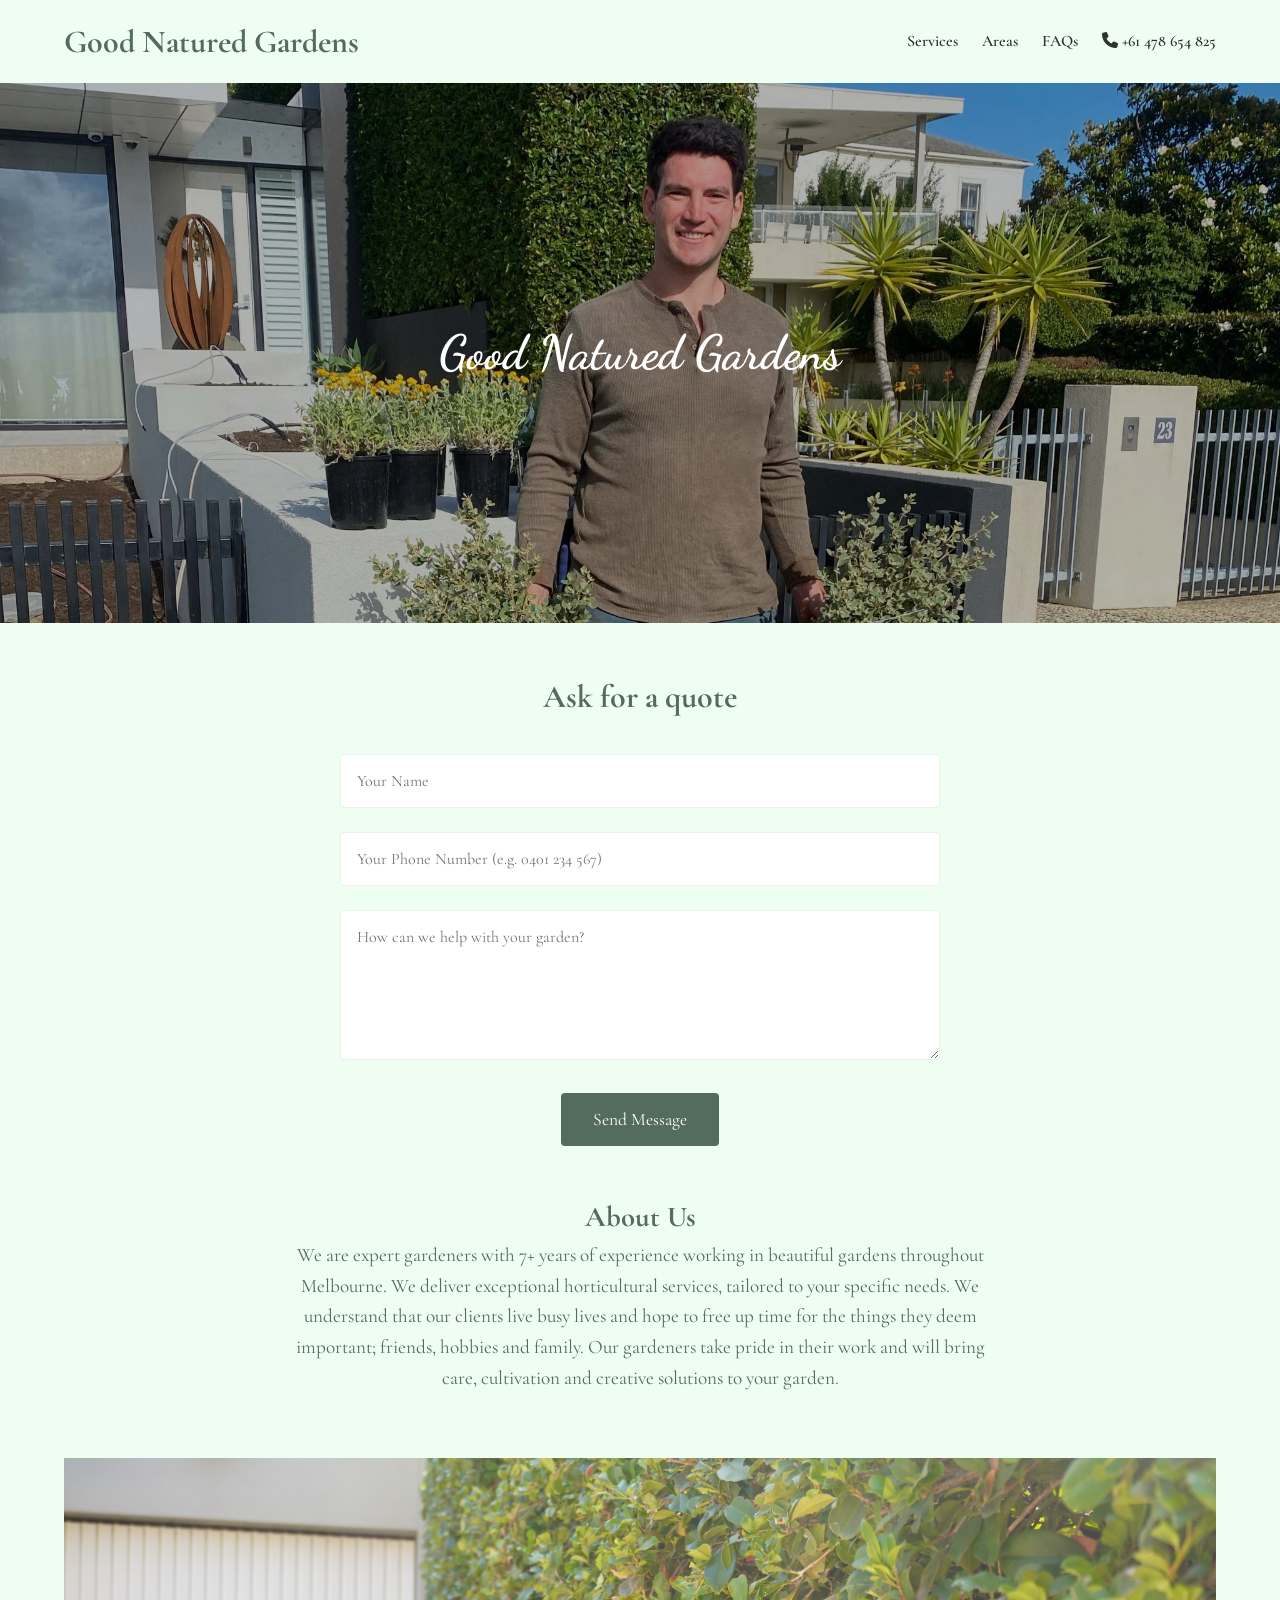
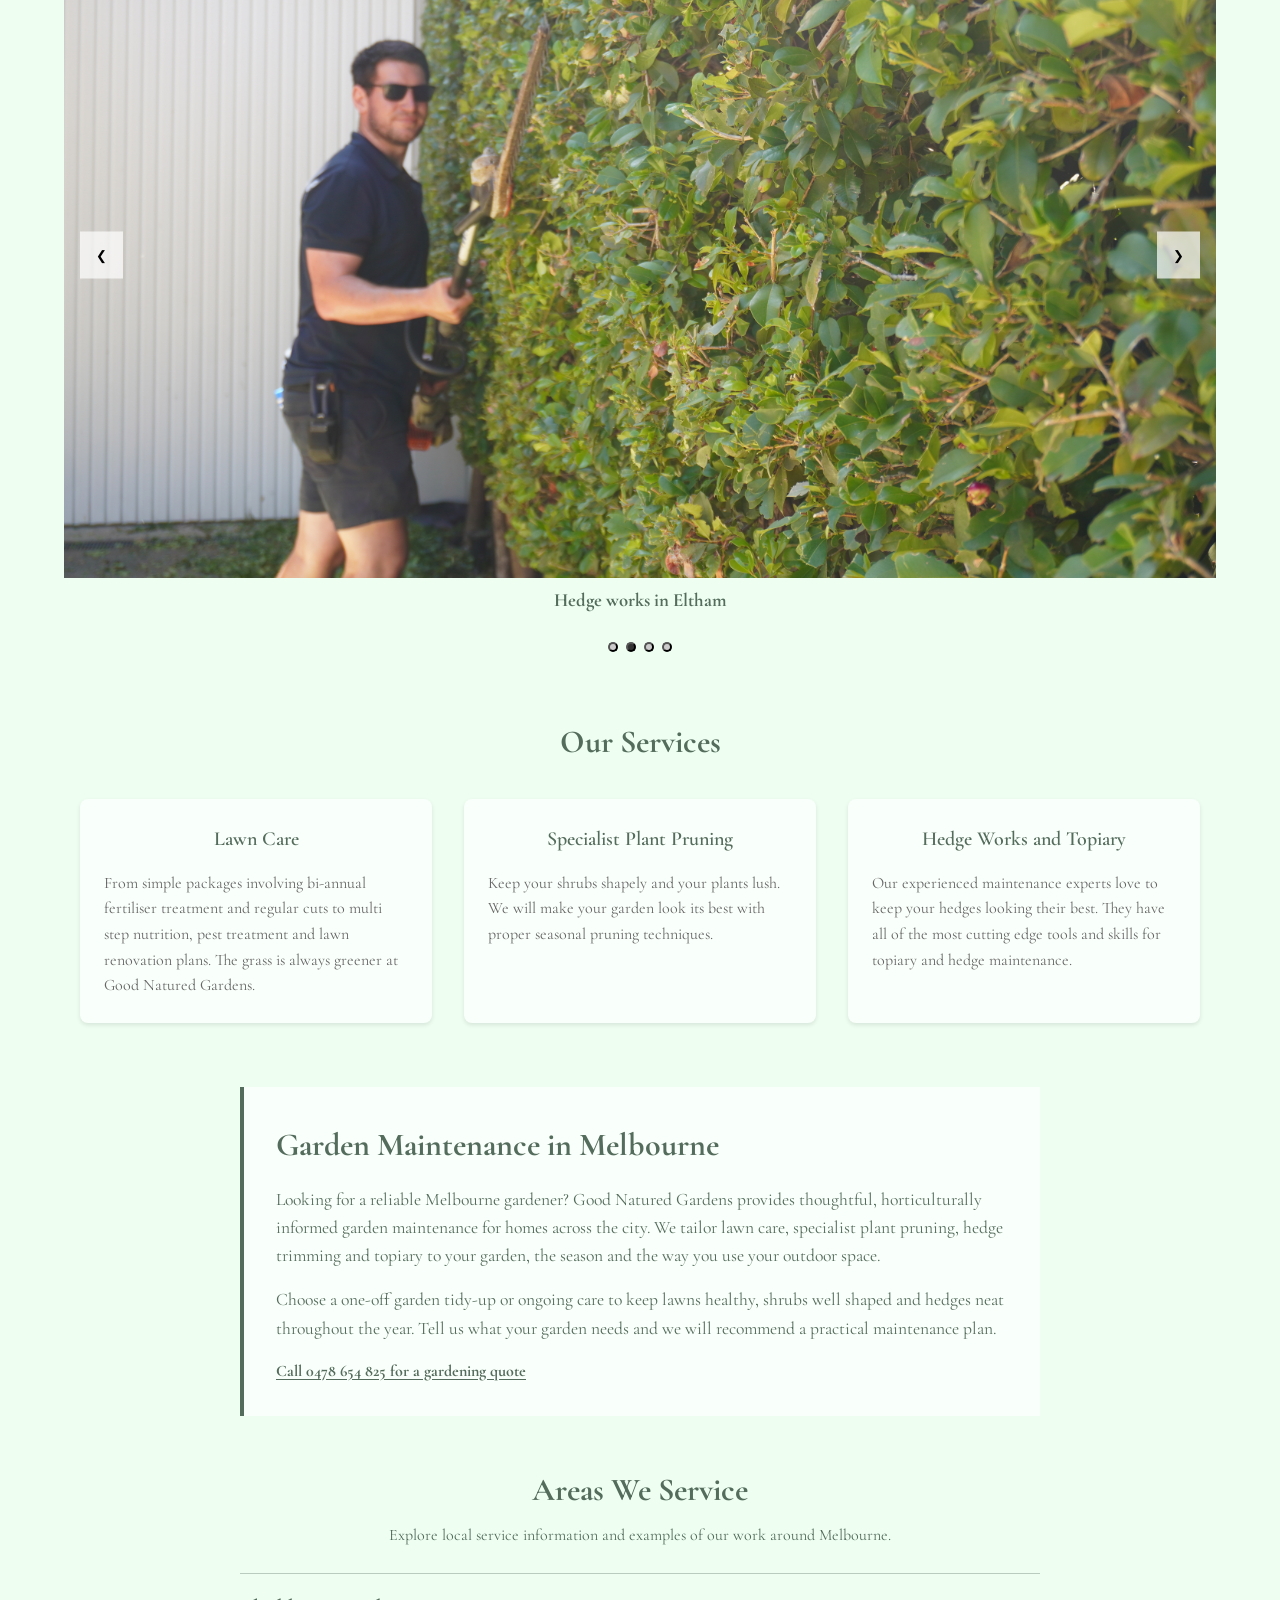
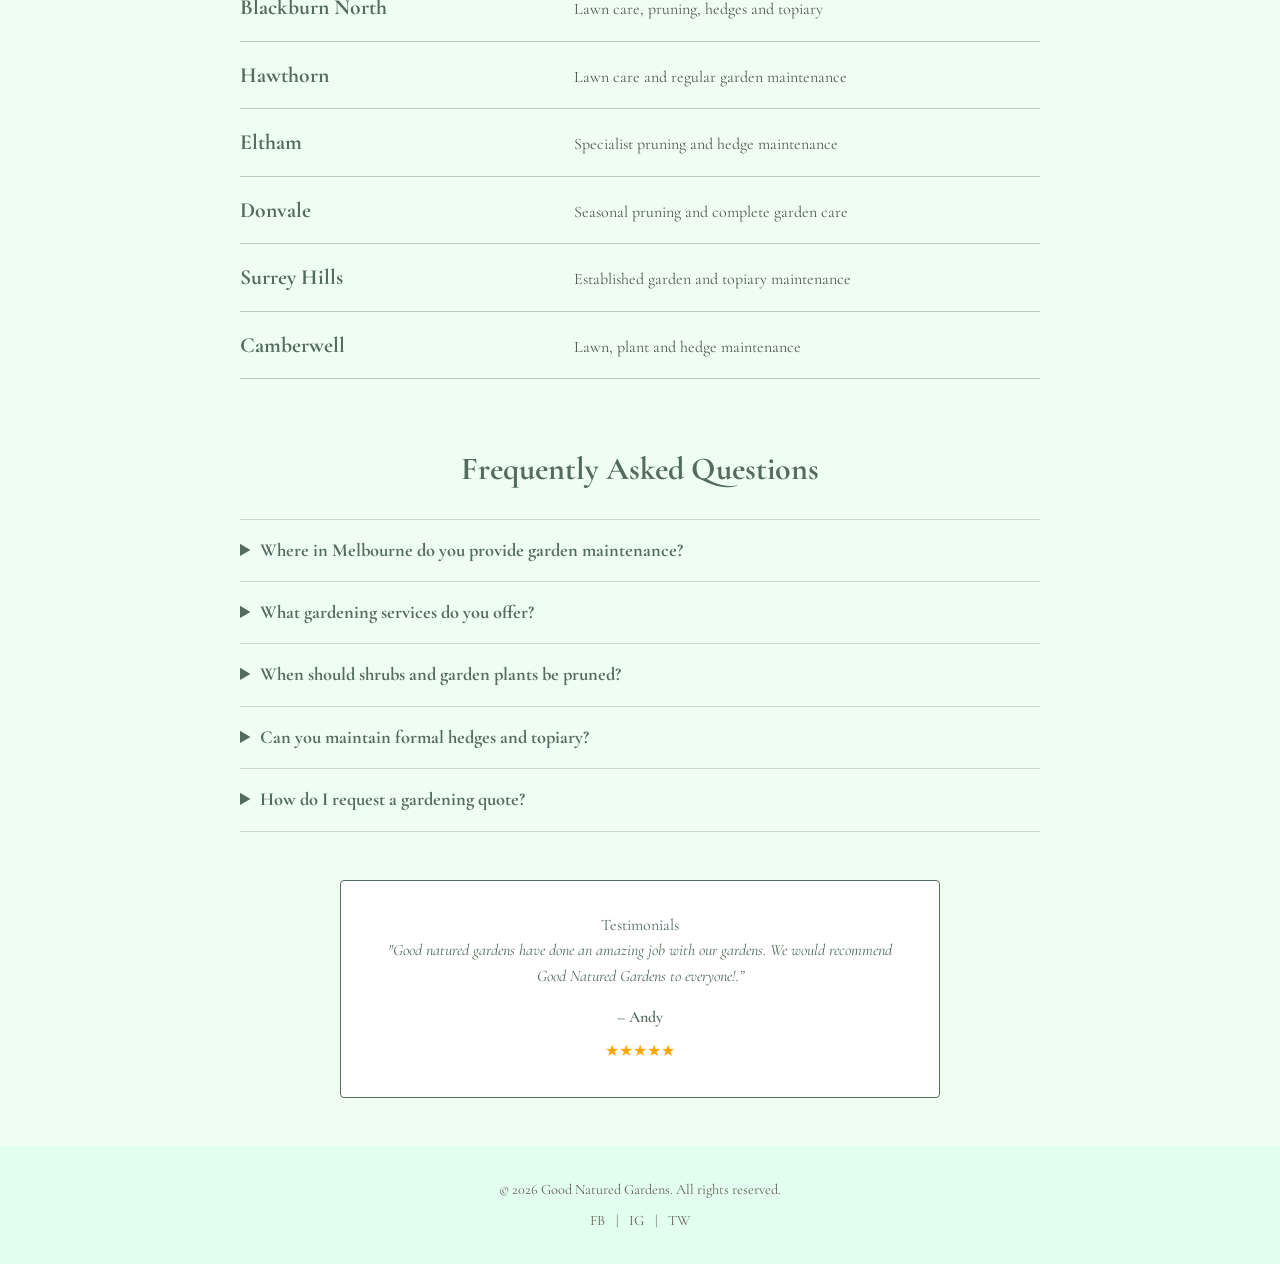
==== commit 1f888436: "Add Melbourne suburb service pages" ====
--- a/index.html
+++ b/index.html
@@ -3,12 +3,12 @@
 <head>
   <meta charset="UTF-8" />
   <meta name="viewport" content="width=device-width, initial-scale=1.0"/>
-  <title>Gardener Blackburn North | Good Natured Gardens</title>
-  <meta name="description" content="Garden maintenance in Blackburn North, including lawn care, specialist plant pruning, hedge trimming and topiary. Ask Good Natured Gardens for a quote.">
+  <title>Garden Maintenance Melbourne | Good Natured Gardens</title>
+  <meta name="description" content="Horticulturally informed garden maintenance across Melbourne, including lawn care, specialist plant pruning, hedge trimming and topiary.">
   <link rel="canonical" href="https://www.goodnaturedgardens.com.au/">
   <meta property="og:type" content="website">
-  <meta property="og:title" content="Gardener Blackburn North | Good Natured Gardens">
-  <meta property="og:description" content="Thoughtful garden maintenance, lawn care, specialist pruning, hedge trimming and topiary in Blackburn North.">
+  <meta property="og:title" content="Garden Maintenance Melbourne | Good Natured Gardens">
+  <meta property="og:description" content="Thoughtful lawn care, specialist plant pruning, hedge trimming and topiary for Melbourne gardens.">
   <meta property="og:url" content="https://www.goodnaturedgardens.com.au/">
   <meta property="og:image" content="https://www.goodnaturedgardens.com.au/assets/main.jpeg">
 
@@ -38,11 +38,16 @@
         "url": "https://www.goodnaturedgardens.com.au/",
         "image": "https://www.goodnaturedgardens.com.au/assets/main.jpeg",
         "telephone": "+61 478 654 825",
-        "description": "Garden maintenance in Blackburn North, including lawn care, specialist plant pruning, hedge trimming and topiary.",
-        "areaServed": {
-          "@type": "Place",
-          "name": "Blackburn North, Victoria"
-        }
+        "description": "Garden maintenance across Melbourne, including lawn care, specialist plant pruning, hedge trimming and topiary.",
+        "areaServed": [
+          { "@type": "City", "name": "Melbourne, Victoria" },
+          { "@type": "Place", "name": "Blackburn North, Victoria" },
+          { "@type": "Place", "name": "Hawthorn, Victoria" },
+          { "@type": "Place", "name": "Eltham, Victoria" },
+          { "@type": "Place", "name": "Donvale, Victoria" },
+          { "@type": "Place", "name": "Surrey Hills, Victoria" },
+          { "@type": "Place", "name": "Camberwell, Victoria" }
+        ]
       },
       {
         "@type": "FAQPage",
@@ -50,10 +55,10 @@
         "mainEntity": [
           {
             "@type": "Question",
-            "name": "Do you provide garden maintenance in Blackburn North?",
-            "acceptedAnswer": {
-              "@type": "Answer",
-              "text": "Yes. Good Natured Gardens provides one-off and regular garden maintenance in Blackburn North, tailored to the garden and the season."
+            "name": "Where in Melbourne do you provide garden maintenance?",
+            "acceptedAnswer": {
+              "@type": "Answer",
+              "text": "Good Natured Gardens works in gardens across Melbourne, including Blackburn North, Hawthorn, Eltham, Donvale, Surrey Hills and Camberwell. Contact us to confirm availability in your suburb."
             }
           },
           {
@@ -61,7 +66,7 @@
             "name": "What gardening services do you offer?",
             "acceptedAnswer": {
               "@type": "Answer",
-              "text": "Services include lawn care, specialist plant pruning, hedge trimming and topiary for gardens in Blackburn North and across Melbourne."
+              "text": "Services include lawn care, specialist plant pruning, hedge trimming and topiary for Melbourne gardens."
             }
           },
           {
@@ -105,7 +110,10 @@
       </div>
       <nav class="main-nav">
         <ul>
-          <li><a href="tel:+61478654825"><i class="fas fa-phone"></i> +61 478 654 825</a></li>
+          <li><a href="#services">Services</a></li>
+          <li><a href="#areas">Areas</a></li>
+          <li><a href="#faq">FAQs</a></li>
+          <li><a href="tel:+61478654825"><i class="fas fa-phone" aria-hidden="true"></i> +61 478 654 825</a></li>
         </ul>
       </nav>
     </div>
@@ -166,32 +174,31 @@
         
         <div class="carousel-track">
           <div class="carousel-slide">
-            <img src="assets/mowing.JPG" alt="Garden 1">
-            <h3>Mowing a Hawthorn clients Buffalo lawn</h3>
+            <img src="assets/mowing.JPG" alt="Freshly mown Buffalo lawn in Hawthorn">
+            <h3>Mowing a Hawthorn client's Buffalo lawn</h3>
           </div>
           <div class="carousel-slide">
-            <img src="assets/hedging-2.JPG" alt="Garden 3">
+            <img src="assets/hedging-2.JPG" alt="Neatly trimmed hedge in Eltham">
             <h3>Hedge works in Eltham</h3>
           </div>
           <div class="carousel-slide">
-            <img src="assets/secateurs.jpg" alt="Garden 2">
-            <h3>Detailing work with  secateurs in Eltham</h3>
+            <img src="assets/secateurs.jpg" alt="Detailed plant pruning with secateurs in Eltham">
+            <h3>Detailing work with secateurs in Eltham</h3>
           </div>
           <div class="carousel-slide">
-            <img src="assets/hedging-1.jpg" alt="Garden 3">
+            <img src="assets/hedging-1.jpg" alt="Hedge maintenance in Williamstown">
             <h3>Hedge works in Williamstown</h3>
           </div>
-          </div>
-          <!-- Add more slides as needed based on your assets folder -->
         </div>
-        
+        <!-- Add more slides as needed based on your assets folder -->
+
         <div class="carousel-dots"></div>
       </div>
     </div>
   </section>
 
     <!-- SERVICES SECTION -->
-    <section class="services-section container">
+    <section class="services-section container" id="services">
       <h2>Our Services</h2>
       <div class="services-grid">
         <div class="service-item">
@@ -212,11 +219,11 @@
     </section>
 
   <!-- LOCAL GARDENING SECTION -->
-  <section class="location-section container" aria-labelledby="blackburn-north-heading">
-    <h2 id="blackburn-north-heading">Garden Maintenance in Blackburn North</h2>
+  <section class="location-section container" aria-labelledby="melbourne-heading">
+    <h2 id="melbourne-heading">Garden Maintenance in Melbourne</h2>
     <p>
-      Looking for a reliable gardener in Blackburn North? Good Natured Gardens provides thoughtful,
-      horticulturally informed garden maintenance for local homes. We tailor lawn care, specialist
+      Looking for a reliable Melbourne gardener? Good Natured Gardens provides thoughtful,
+      horticulturally informed garden maintenance for homes across the city. We tailor lawn care, specialist
       plant pruning, hedge trimming and topiary to your garden, the season and the way you use your
       outdoor space.
     </p>
@@ -228,17 +235,49 @@
     <a class="text-link" href="tel:+61478654825">Call 0478 654 825 for a gardening quote</a>
   </section>
 
+  <!-- SERVICE AREAS SECTION -->
+  <section class="service-areas-section container" id="areas" aria-labelledby="areas-heading">
+    <h2 id="areas-heading">Areas We Service</h2>
+    <p>Explore local service information and examples of our work around Melbourne.</p>
+    <nav class="area-links" aria-label="Gardening service areas">
+      <a href="areas/blackburn-north/">
+        <span>Blackburn North</span>
+        <small>Lawn care, pruning, hedges and topiary</small>
+      </a>
+      <a href="areas/hawthorn/">
+        <span>Hawthorn</span>
+        <small>Lawn care and regular garden maintenance</small>
+      </a>
+      <a href="areas/eltham/">
+        <span>Eltham</span>
+        <small>Specialist pruning and hedge maintenance</small>
+      </a>
+      <a href="areas/donvale/">
+        <span>Donvale</span>
+        <small>Seasonal pruning and complete garden care</small>
+      </a>
+      <a href="areas/surrey-hills/">
+        <span>Surrey Hills</span>
+        <small>Established garden and topiary maintenance</small>
+      </a>
+      <a href="areas/camberwell/">
+        <span>Camberwell</span>
+        <small>Lawn, plant and hedge maintenance</small>
+      </a>
+    </nav>
+  </section>
+
   <!-- FAQ SECTION -->
-  <section class="faq-section container" aria-labelledby="faq-heading">
-    <h2 id="faq-heading">Blackburn North Gardening FAQs</h2>
+  <section class="faq-section container" id="faq" aria-labelledby="faq-heading">
+    <h2 id="faq-heading">Frequently Asked Questions</h2>
     <div class="faq-list">
       <details>
-        <summary>Do you provide garden maintenance in Blackburn North?</summary>
-        <p>Yes. We provide one-off and regular garden maintenance in Blackburn North, tailored to your garden and the season.</p>
+        <summary>Where in Melbourne do you provide garden maintenance?</summary>
+        <p>We work in gardens across Melbourne, including Blackburn North, Hawthorn, Eltham, Donvale, Surrey Hills and Camberwell. Contact us to confirm availability in your suburb.</p>
       </details>
       <details>
         <summary>What gardening services do you offer?</summary>
-        <p>Our services include lawn care, specialist plant pruning, hedge trimming and topiary for gardens in Blackburn North and across Melbourne.</p>
+        <p>Our services include lawn care, specialist plant pruning, hedge trimming and topiary for Melbourne gardens.</p>
       </details>
       <details>
         <summary>When should shrubs and garden plants be pruned?</summary>
@@ -271,7 +310,7 @@
   <!-- FOOTER -->
   <footer class="main-footer">
     <div class="container footer-content">
-      <p>© 2025 Good Natured Gardens. All rights reserved.</p>
+      <p>© 2026 Good Natured Gardens. All rights reserved.</p>
       <div class="social-links">
         <!-- Placeholder for social icons/links -->
         <a href="#">FB</a> | <a href="#">IG</a> | <a href="#">TW</a>
--- a/styles.css
+++ b/styles.css
@@ -47,9 +47,15 @@
   align-items: center;
 }
 
-.logo h1 {
+.logo h1,
+.logo .site-name {
   font-size: 2rem;
   font-weight: 700;
+}
+
+.logo a {
+  color: inherit;
+  text-decoration: none;
 }
 
 .main-nav ul {
@@ -67,6 +73,15 @@
 
 .main-nav a:hover {
   color: #8A8166; /* Slight hover color */
+}
+
+.main-nav a:focus-visible,
+.logo a:focus-visible,
+.area-links a:focus-visible,
+.button-link:focus-visible,
+.breadcrumb a:focus-visible {
+  outline: 3px solid #8A8166;
+  outline-offset: 4px;
 }
 
 .hero {
@@ -387,6 +402,51 @@
   font-size: 1.1rem;
 }
 
+.service-areas-section {
+  max-width: 800px;
+  margin: 3rem auto 4rem;
+}
+
+.service-areas-section h2 {
+  font-size: 2rem;
+  text-align: center;
+}
+
+.service-areas-section > p {
+  margin: 0.5rem auto 1.5rem;
+  text-align: center;
+}
+
+.area-links {
+  border-top: 1px solid rgba(84, 108, 92, 0.35);
+}
+
+.area-links a {
+  display: grid;
+  grid-template-columns: minmax(10rem, 0.8fr) 1.2fr;
+  gap: 1.5rem;
+  align-items: baseline;
+  padding: 1rem 0;
+  border-bottom: 1px solid rgba(84, 108, 92, 0.35);
+  color: var(--primary);
+  text-decoration: none;
+}
+
+.area-links span {
+  font-size: 1.35rem;
+  font-weight: 700;
+}
+
+.area-links small {
+  color: #4f5a53;
+  font-size: 1rem;
+}
+
+.area-links a:hover span {
+  text-decoration: underline;
+  text-underline-offset: 0.2em;
+}
+
 .text-link,
 .faq-list a {
   color: var(--primary);
@@ -434,8 +494,204 @@
 }
 
 @media (max-width: 768px) {
+  .header-content {
+    align-items: flex-start;
+    flex-direction: column;
+    gap: 0.75rem;
+  }
+
+  .main-nav ul {
+    flex-wrap: wrap;
+    gap: 0.6rem 1rem;
+  }
+
   .location-section {
     margin-top: 3rem;
+    padding: 1.5rem;
+  }
+
+  .area-links a {
+    grid-template-columns: 1fr;
+    gap: 0.15rem;
+  }
+}
+
+/* ---------------------------
+   LOCAL SERVICE PAGES
+---------------------------- */
+.area-page .main-header {
+  border-bottom: 1px solid rgba(84, 108, 92, 0.2);
+}
+
+.breadcrumb {
+  max-width: 900px;
+  margin: 1rem auto;
+  font-size: 0.95rem;
+}
+
+.breadcrumb a {
+  color: var(--primary);
+  text-underline-offset: 0.2em;
+}
+
+.area-hero {
+  position: relative;
+  min-height: 46vh;
+  display: flex;
+  align-items: flex-end;
+  background-position: center;
+  background-size: cover;
+  color: var(--white);
+}
+
+.blackburn-north-hero {
+  background-image: url("assets/main.jpeg");
+}
+
+.hawthorn-hero {
+  background-image: url("assets/mowing.JPG");
+}
+
+.eltham-hero {
+  background-image: url("assets/hedging-2.JPG");
+}
+
+.donvale-hero {
+  background-image: url("assets/main.jpeg");
+}
+
+.surrey-hills-hero {
+  background-image: url("assets/secateurs-1.png");
+}
+
+.camberwell-hero {
+  background-image: url("assets/mowing.JPG");
+}
+
+.area-hero::before {
+  content: "";
+  position: absolute;
+  inset: 0;
+  background: linear-gradient(to top, rgba(24, 38, 29, 0.78), rgba(24, 38, 29, 0.08) 75%);
+}
+
+.area-hero-content {
+  position: relative;
+  max-width: 900px;
+  padding: 4rem 0 3rem;
+}
+
+.area-hero h1 {
+  max-width: 18ch;
+  font-size: clamp(2.5rem, 7vw, 4.75rem);
+  line-height: 0.98;
+}
+
+.area-hero p {
+  max-width: 52ch;
+  margin-top: 1rem;
+  font-size: 1.25rem;
+}
+
+.area-content {
+  max-width: 900px;
+  margin: 3rem auto;
+}
+
+.area-content h2 {
+  margin: 2.5rem 0 0.75rem;
+  font-size: 2rem;
+}
+
+.area-content h3 {
+  margin-bottom: 0.35rem;
+  font-size: 1.35rem;
+}
+
+.area-content p,
+.area-content li {
+  max-width: 72ch;
+  font-size: 1.08rem;
+}
+
+.area-content p + p {
+  margin-top: 1rem;
+}
+
+.local-services {
+  display: grid;
+  grid-template-columns: repeat(3, 1fr);
+  gap: 1.5rem;
+  margin: 1.5rem 0 3rem;
+}
+
+.local-services article {
+  padding-top: 1rem;
+  border-top: 3px solid var(--primary);
+}
+
+.local-proof {
+  display: grid;
+  grid-template-columns: 1.1fr 0.9fr;
+  gap: 2rem;
+  align-items: center;
+  margin: 3rem 0;
+  padding: 2rem;
+  background: var(--background-light);
+}
+
+.local-proof img {
+  width: 100%;
+  min-height: 250px;
+  object-fit: cover;
+}
+
+.quote-band {
+  margin: 4rem auto;
+  padding: 2.5rem;
+  max-width: 900px;
+  background: var(--primary);
+  color: var(--white);
+  text-align: center;
+}
+
+.quote-band h2 {
+  font-size: 2rem;
+}
+
+.quote-band p {
+  margin: 0.5rem auto 1.25rem;
+}
+
+.button-link {
+  display: inline-block;
+  padding: 0.75rem 1.25rem;
+  background: var(--white);
+  color: var(--primary);
+  font-weight: 700;
+  text-decoration: none;
+}
+
+.area-page .faq-section {
+  margin-bottom: 4rem;
+}
+
+@media (max-width: 768px) {
+  .area-hero {
+    min-height: 56vh;
+  }
+
+  .area-hero-content {
+    padding-bottom: 2rem;
+  }
+
+  .local-services,
+  .local-proof {
+    grid-template-columns: 1fr;
+  }
+
+  .local-proof,
+  .quote-band {
     padding: 1.5rem;
   }
 }
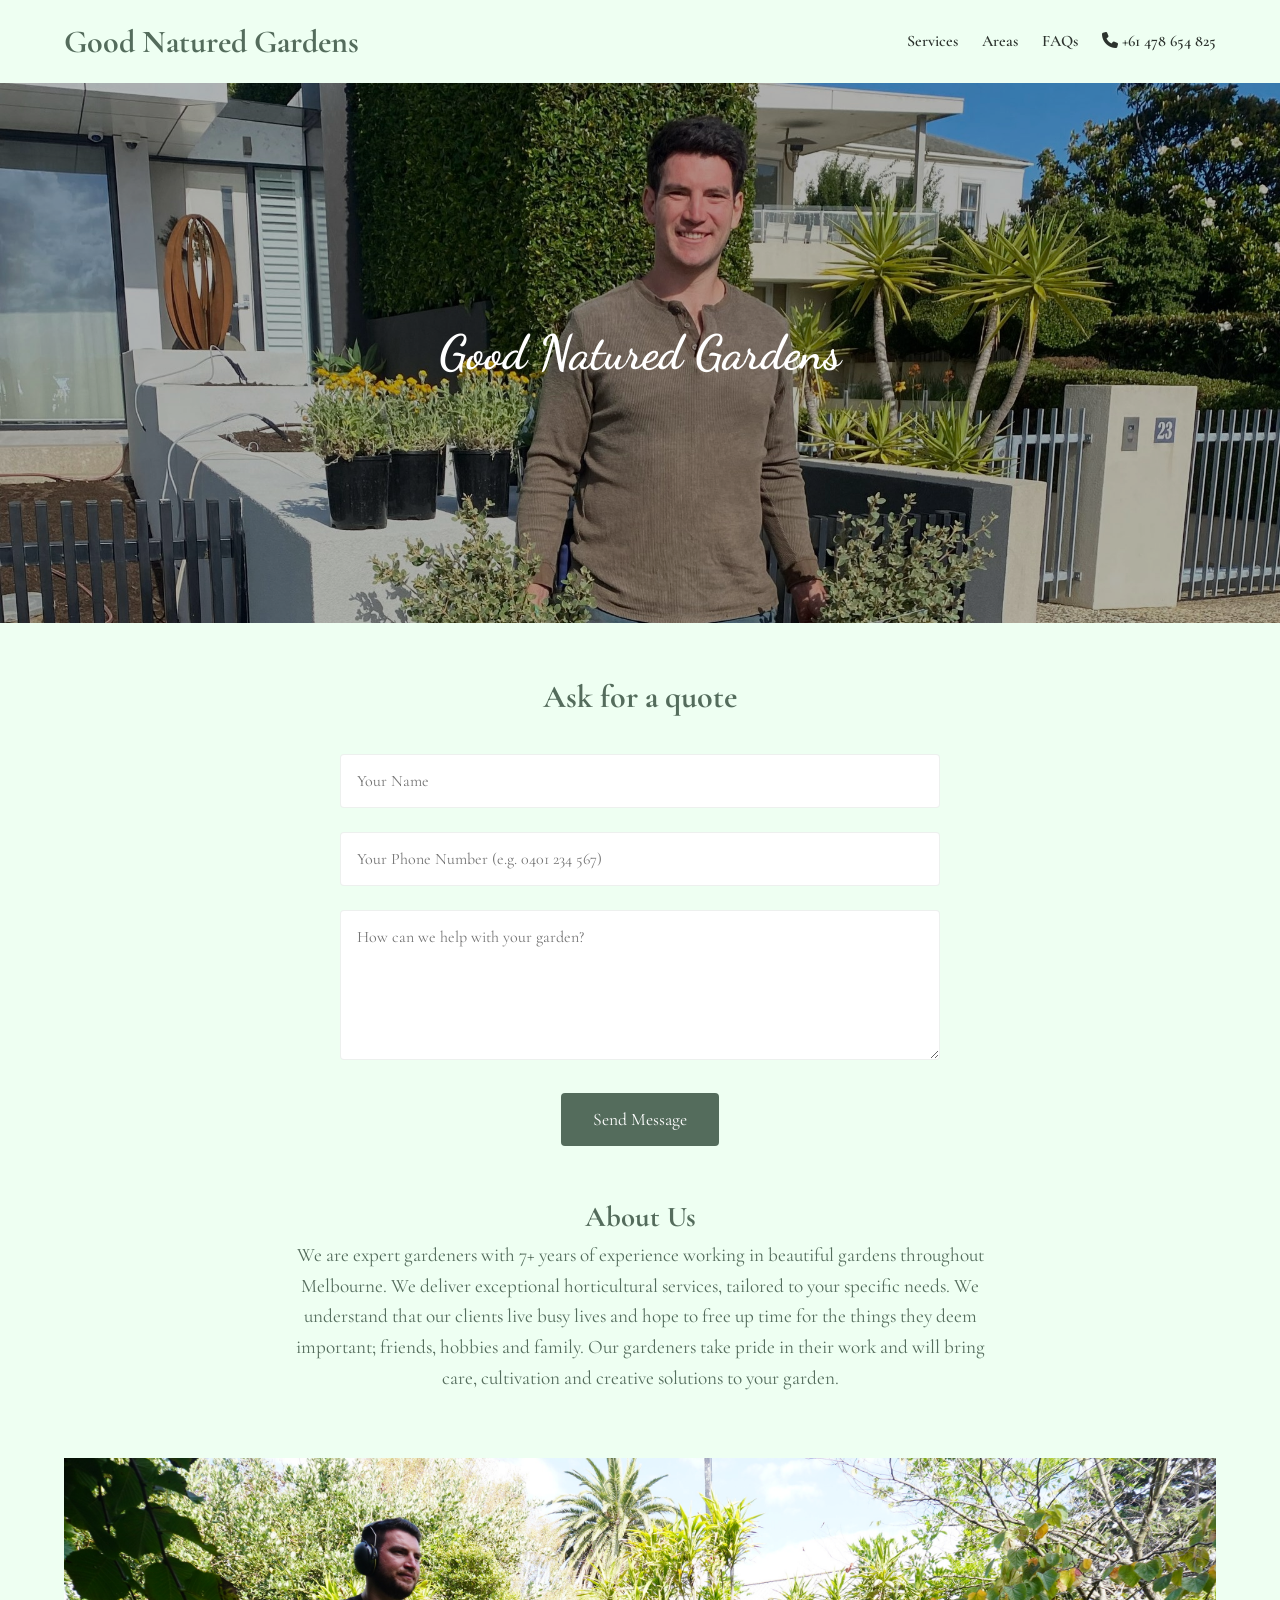
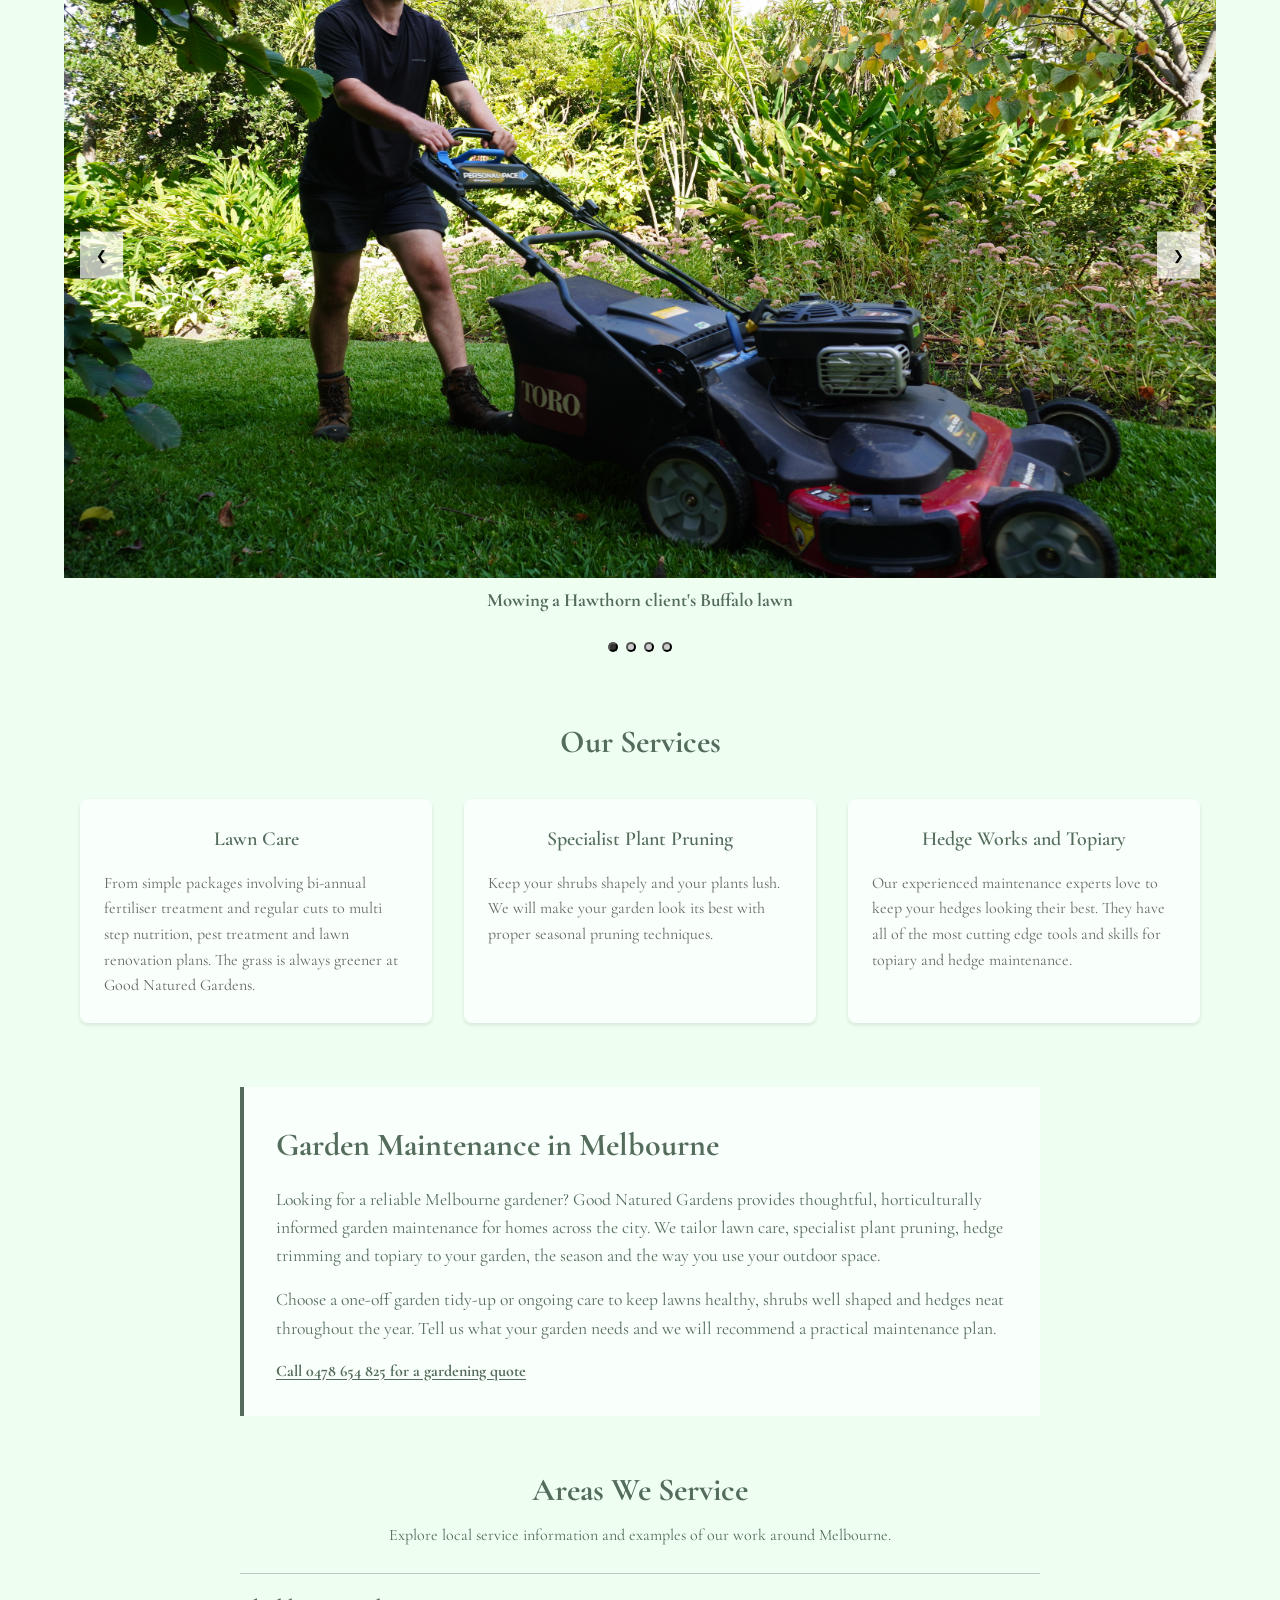
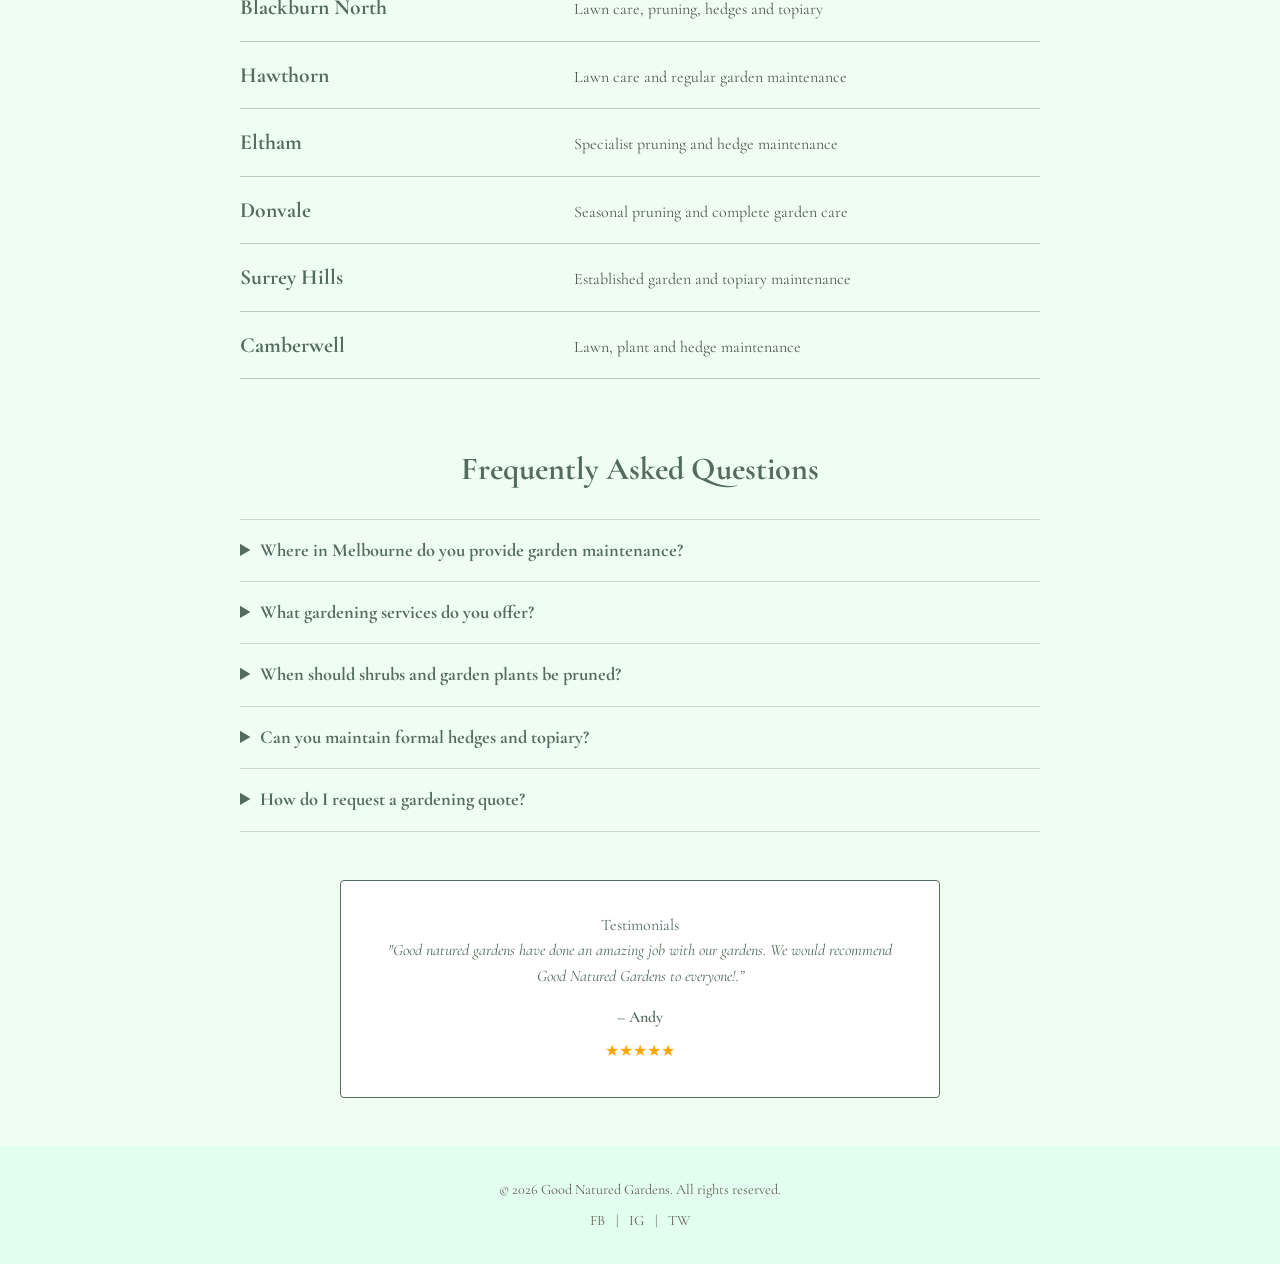
==== commit 784c165a: "Bust stale stylesheet cache" ====
--- a/index.html
+++ b/index.html
@@ -25,7 +25,7 @@
   <link rel="stylesheet" href="https://cdnjs.cloudflare.com/ajax/libs/font-awesome/6.4.0/css/all.min.css">
 
   <!-- Link to external CSS -->
-  <link rel="stylesheet" href="styles.css" />
+  <link rel="stylesheet" href="styles.css?v=20260911" />
 
   <script type="application/ld+json">
   {
--- a/styles.css
+++ b/styles.css
@@ -520,11 +520,11 @@
    LOCAL SERVICE PAGES
 ---------------------------- */
 .area-page .main-header {
-  border-bottom: 1px solid rgba(84, 108, 92, 0.2);
+  border-bottom: none;
 }
 
 .breadcrumb {
-  max-width: 900px;
+  max-width: 1200px;
   margin: 1rem auto;
   font-size: 0.95rem;
 }
@@ -536,12 +536,14 @@
 
 .area-hero {
   position: relative;
-  min-height: 46vh;
-  display: flex;
-  align-items: flex-end;
+  height: 60vh;
+  display: flex;
+  align-items: center;
+  justify-content: center;
   background-position: center;
   background-size: cover;
   color: var(--white);
+  margin-bottom: 2rem;
 }
 
 .blackburn-north-hero {
@@ -565,37 +567,40 @@
 }
 
 .camberwell-hero {
-  background-image: url("assets/mowing.JPG");
+  background-image: url("assets/main.jpeg");
 }
 
 .area-hero::before {
   content: "";
   position: absolute;
   inset: 0;
-  background: linear-gradient(to top, rgba(24, 38, 29, 0.78), rgba(24, 38, 29, 0.08) 75%);
+  background: rgba(0, 0, 0, 0.3);
 }
 
 .area-hero-content {
   position: relative;
-  max-width: 900px;
-  padding: 4rem 0 3rem;
+  max-width: 1200px;
+  padding: 2rem 0;
+  text-align: center;
 }
 
 .area-hero h1 {
-  max-width: 18ch;
-  font-size: clamp(2.5rem, 7vw, 4.75rem);
-  line-height: 0.98;
+  max-width: 24ch;
+  margin: 0 auto;
+  font-size: clamp(2.5rem, 5vw, 4rem);
+  line-height: 1.08;
 }
 
 .area-hero p {
   max-width: 52ch;
-  margin-top: 1rem;
+  margin: 0.75rem auto 0;
   font-size: 1.25rem;
 }
 
 .area-content {
-  max-width: 900px;
+  max-width: 700px;
   margin: 3rem auto;
+  text-align: center;
 }
 
 .area-content h2 {
@@ -622,77 +627,107 @@
   display: grid;
   grid-template-columns: repeat(3, 1fr);
   gap: 1.5rem;
-  margin: 1.5rem 0 3rem;
+  width: min(90vw, 1200px);
+  margin: 1.5rem 50% 3rem;
+  transform: translateX(-50%);
 }
 
 .local-services article {
-  padding-top: 1rem;
-  border-top: 3px solid var(--primary);
+  padding: 1.5rem;
+  background: var(--background-light);
+  border-radius: 8px;
+  box-shadow: 0 2px 4px rgba(0, 0, 0, 0.1);
+  text-align: left;
+}
+
+.local-services h3 {
+  text-align: center;
 }
 
 .local-proof {
-  display: grid;
-  grid-template-columns: 1.1fr 0.9fr;
-  gap: 2rem;
-  align-items: center;
-  margin: 3rem 0;
+  display: flex;
+  flex-direction: column-reverse;
+  width: min(90vw, 900px);
+  margin: 3rem 50%;
+  transform: translateX(-50%);
+  overflow: hidden;
+  background: var(--white);
+  border: 1px solid var(--primary);
+  border-radius: 4px;
+}
+
+.local-proof > div {
   padding: 2rem;
-  background: var(--background-light);
 }
 
 .local-proof img {
   width: 100%;
-  min-height: 250px;
+  height: min(52vw, 440px);
   object-fit: cover;
 }
 
 .quote-band {
   margin: 4rem auto;
-  padding: 2.5rem;
-  max-width: 900px;
+  padding: 1rem 0;
+  max-width: 700px;
+  background: transparent;
+  color: var(--primary);
+  text-align: center;
+}
+
+.quote-band h2 {
+  font-size: 2rem;
+}
+
+.quote-band p {
+  margin: 0.5rem auto 1.25rem;
+}
+
+.button-link {
+  display: inline-block;
+  padding: 1rem 2rem;
   background: var(--primary);
   color: var(--white);
-  text-align: center;
-}
-
-.quote-band h2 {
-  font-size: 2rem;
-}
-
-.quote-band p {
-  margin: 0.5rem auto 1.25rem;
-}
-
-.button-link {
-  display: inline-block;
-  padding: 0.75rem 1.25rem;
-  background: var(--white);
-  color: var(--primary);
+  border-radius: 4px;
   font-weight: 700;
   text-decoration: none;
 }
 
+.button-link:hover {
+  background: #444;
+}
+
 .area-page .faq-section {
   margin-bottom: 4rem;
 }
 
 @media (max-width: 768px) {
   .area-hero {
-    min-height: 56vh;
+    height: 54vh;
   }
 
   .area-hero-content {
-    padding-bottom: 2rem;
-  }
-
-  .local-services,
-  .local-proof {
+    padding: 1.5rem 0;
+  }
+
+  .area-hero h1 {
+    font-size: clamp(2.35rem, 11vw, 3.25rem);
+  }
+
+  .local-services {
     grid-template-columns: 1fr;
   }
 
-  .local-proof,
+  .local-proof > div {
+    padding: 1.5rem;
+  }
+
+  .local-proof img {
+    height: 65vw;
+  }
+
   .quote-band {
-    padding: 1.5rem;
+    width: 90%;
   }
 }
 
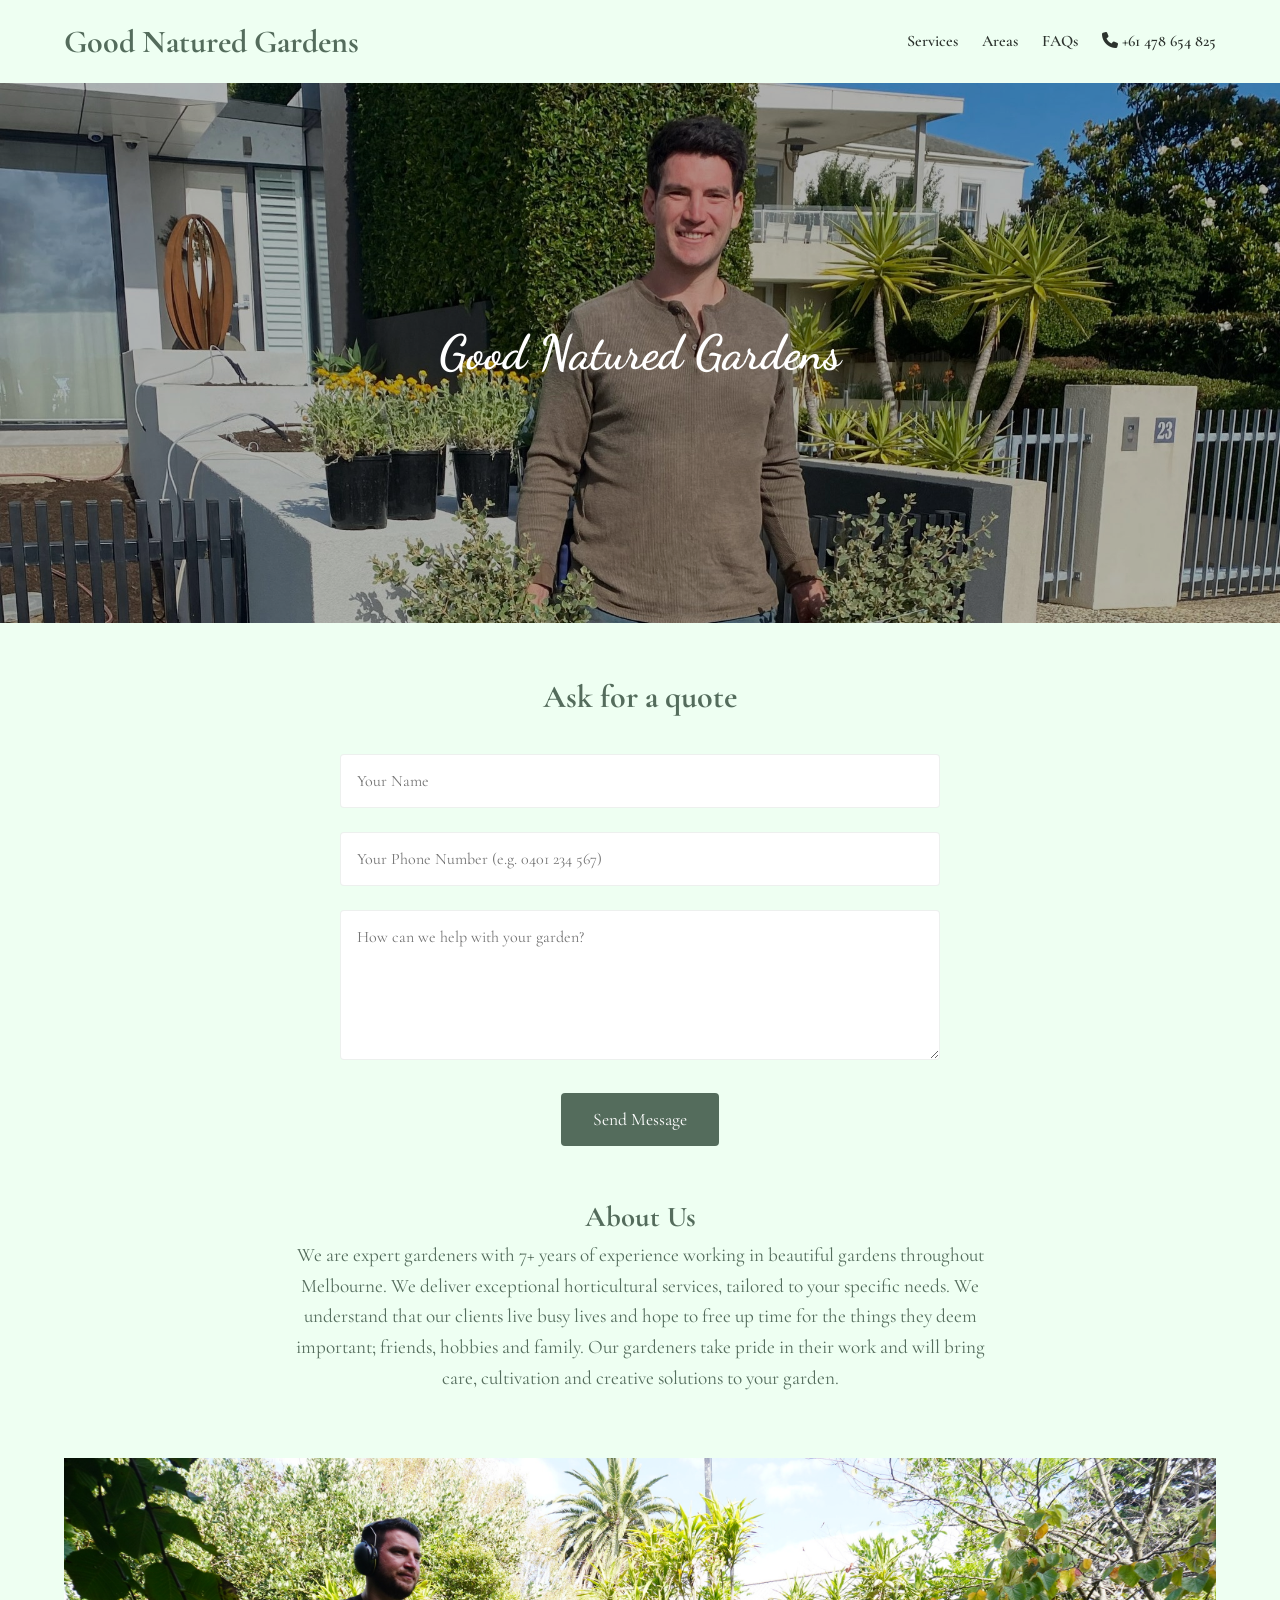
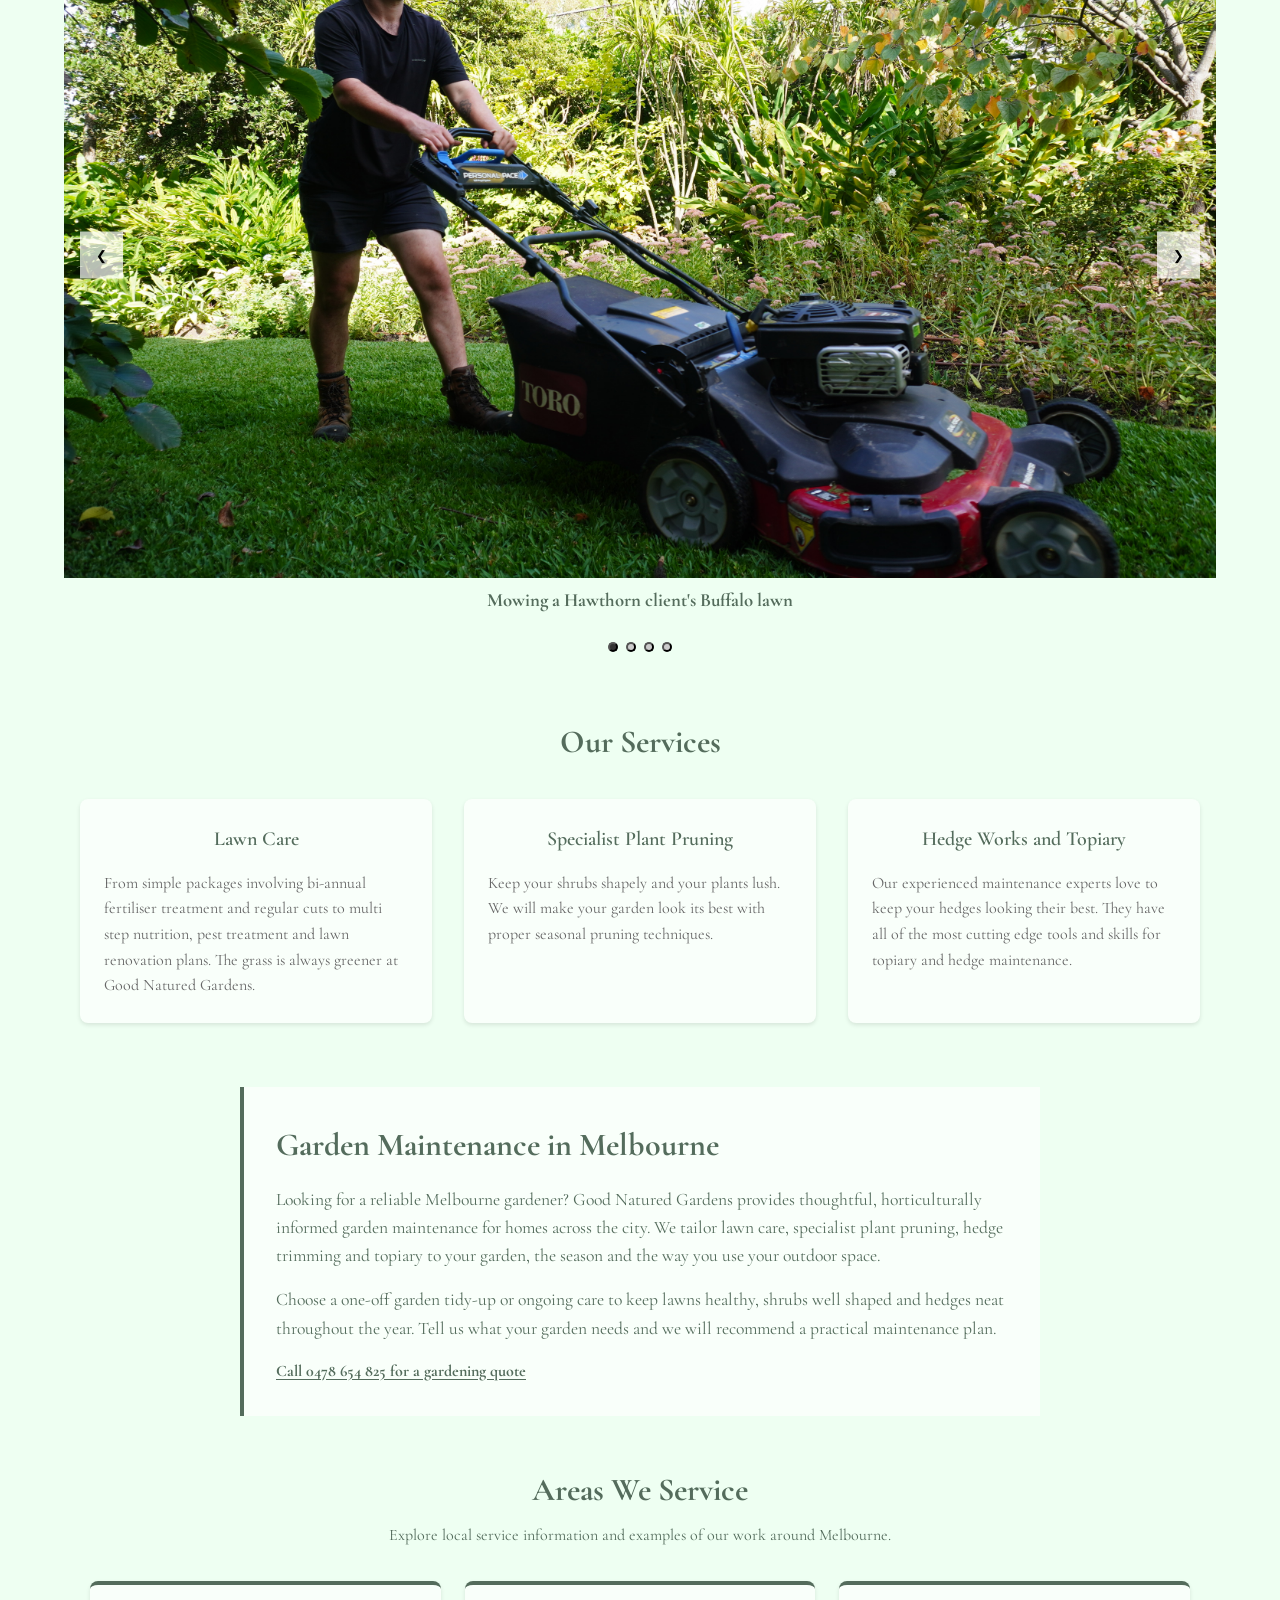
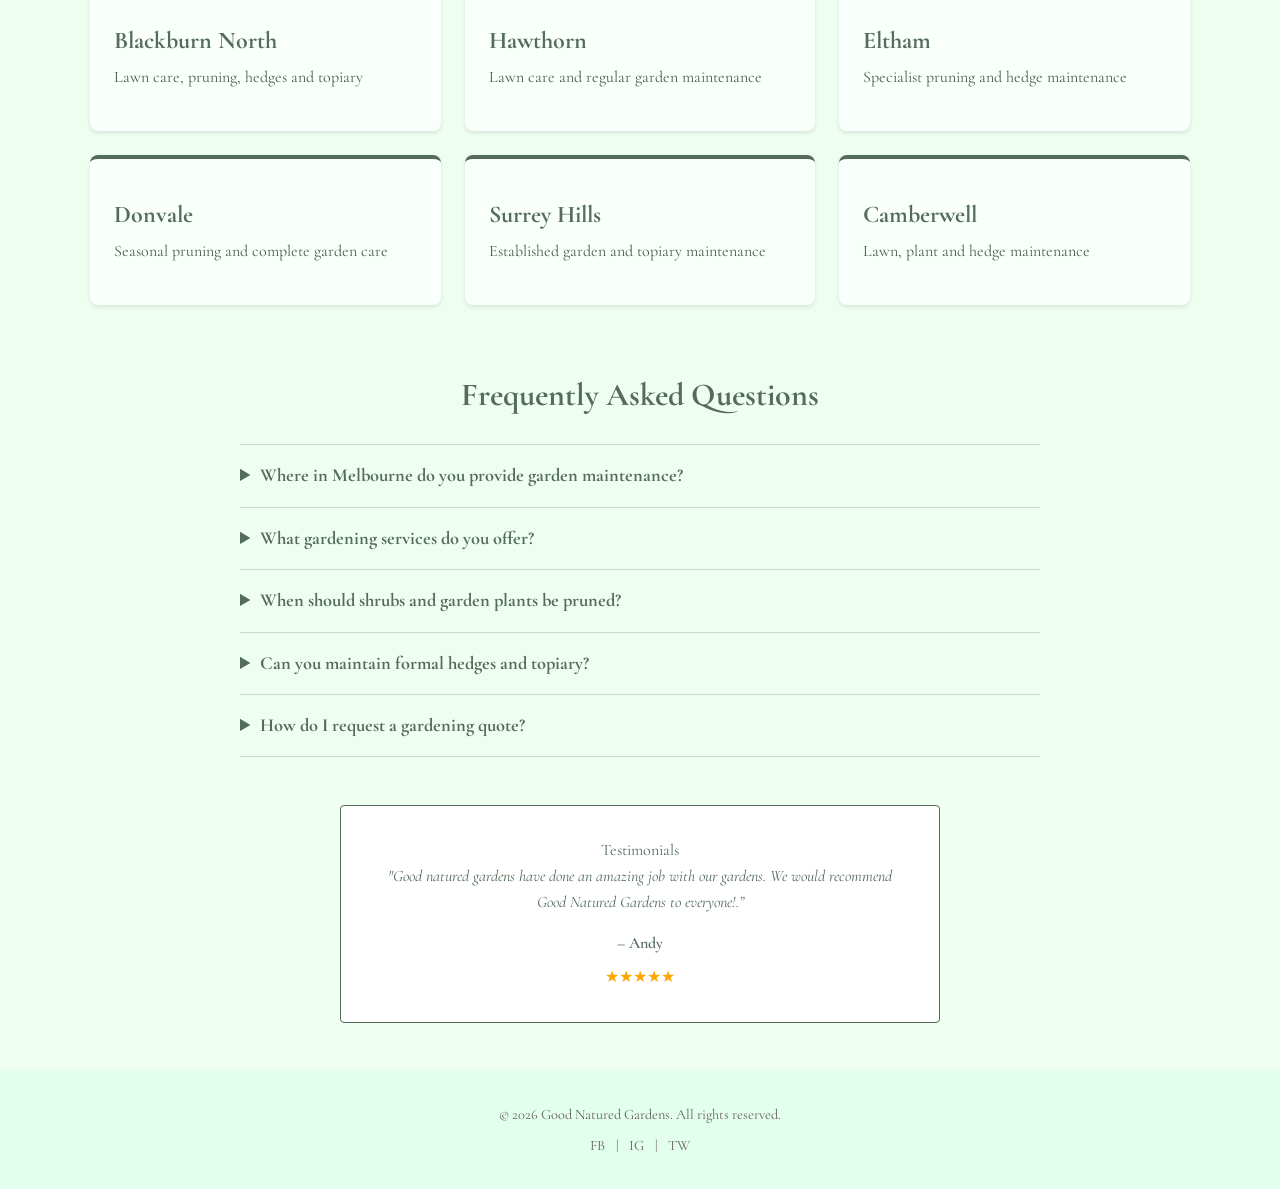
==== commit 38c18856: "Redesign service areas as text cards" ====
--- a/index.html
+++ b/index.html
@@ -25,7 +25,7 @@
   <link rel="stylesheet" href="https://cdnjs.cloudflare.com/ajax/libs/font-awesome/6.4.0/css/all.min.css">
 
   <!-- Link to external CSS -->
-  <link rel="stylesheet" href="styles.css?v=20260911" />
+  <link rel="stylesheet" href="styles.css?v=20260911-2" />
 
   <script type="application/ld+json">
   {
--- a/styles.css
+++ b/styles.css
@@ -403,7 +403,7 @@
 }
 
 .service-areas-section {
-  max-width: 800px;
+  max-width: 1100px;
   margin: 3rem auto 4rem;
 }
 
@@ -413,37 +413,51 @@
 }
 
 .service-areas-section > p {
-  margin: 0.5rem auto 1.5rem;
+  margin: 0.5rem auto 2rem;
   text-align: center;
 }
 
 .area-links {
-  border-top: 1px solid rgba(84, 108, 92, 0.35);
+  display: grid;
+  grid-template-columns: repeat(3, minmax(0, 1fr));
+  gap: 1.5rem;
 }
 
 .area-links a {
-  display: grid;
-  grid-template-columns: minmax(10rem, 0.8fr) 1.2fr;
-  gap: 1.5rem;
-  align-items: baseline;
-  padding: 1rem 0;
-  border-bottom: 1px solid rgba(84, 108, 92, 0.35);
+  display: flex;
+  min-height: 150px;
+  flex-direction: column;
+  justify-content: center;
+  gap: 0.6rem;
+  padding: 1.5rem;
+  background: var(--background-light);
+  border-top: 4px solid var(--primary);
+  border-radius: 8px;
+  box-shadow: 0 2px 4px rgba(0, 0, 0, 0.1);
   color: var(--primary);
   text-decoration: none;
 }
 
 .area-links span {
-  font-size: 1.35rem;
+  font-size: 1.5rem;
   font-weight: 700;
+  line-height: 1.2;
 }
 
 .area-links small {
   color: #4f5a53;
   font-size: 1rem;
+  line-height: 1.5;
+}
+
+.area-links a:hover {
+  background: var(--white);
+  box-shadow: 0 4px 10px rgba(44, 51, 46, 0.14);
 }
 
 .area-links a:hover span {
-  text-decoration: underline;
+  text-decoration-thickness: 1px;
+  text-decoration-line: underline;
   text-underline-offset: 0.2em;
 }
 
@@ -510,9 +524,19 @@
     padding: 1.5rem;
   }
 
+  .area-links {
+    grid-template-columns: repeat(2, minmax(0, 1fr));
+  }
+}
+
+@media (max-width: 520px) {
+  .area-links {
+    grid-template-columns: 1fr;
+    gap: 1rem;
+  }
+
   .area-links a {
-    grid-template-columns: 1fr;
-    gap: 0.15rem;
+    min-height: 0;
   }
 }
 
